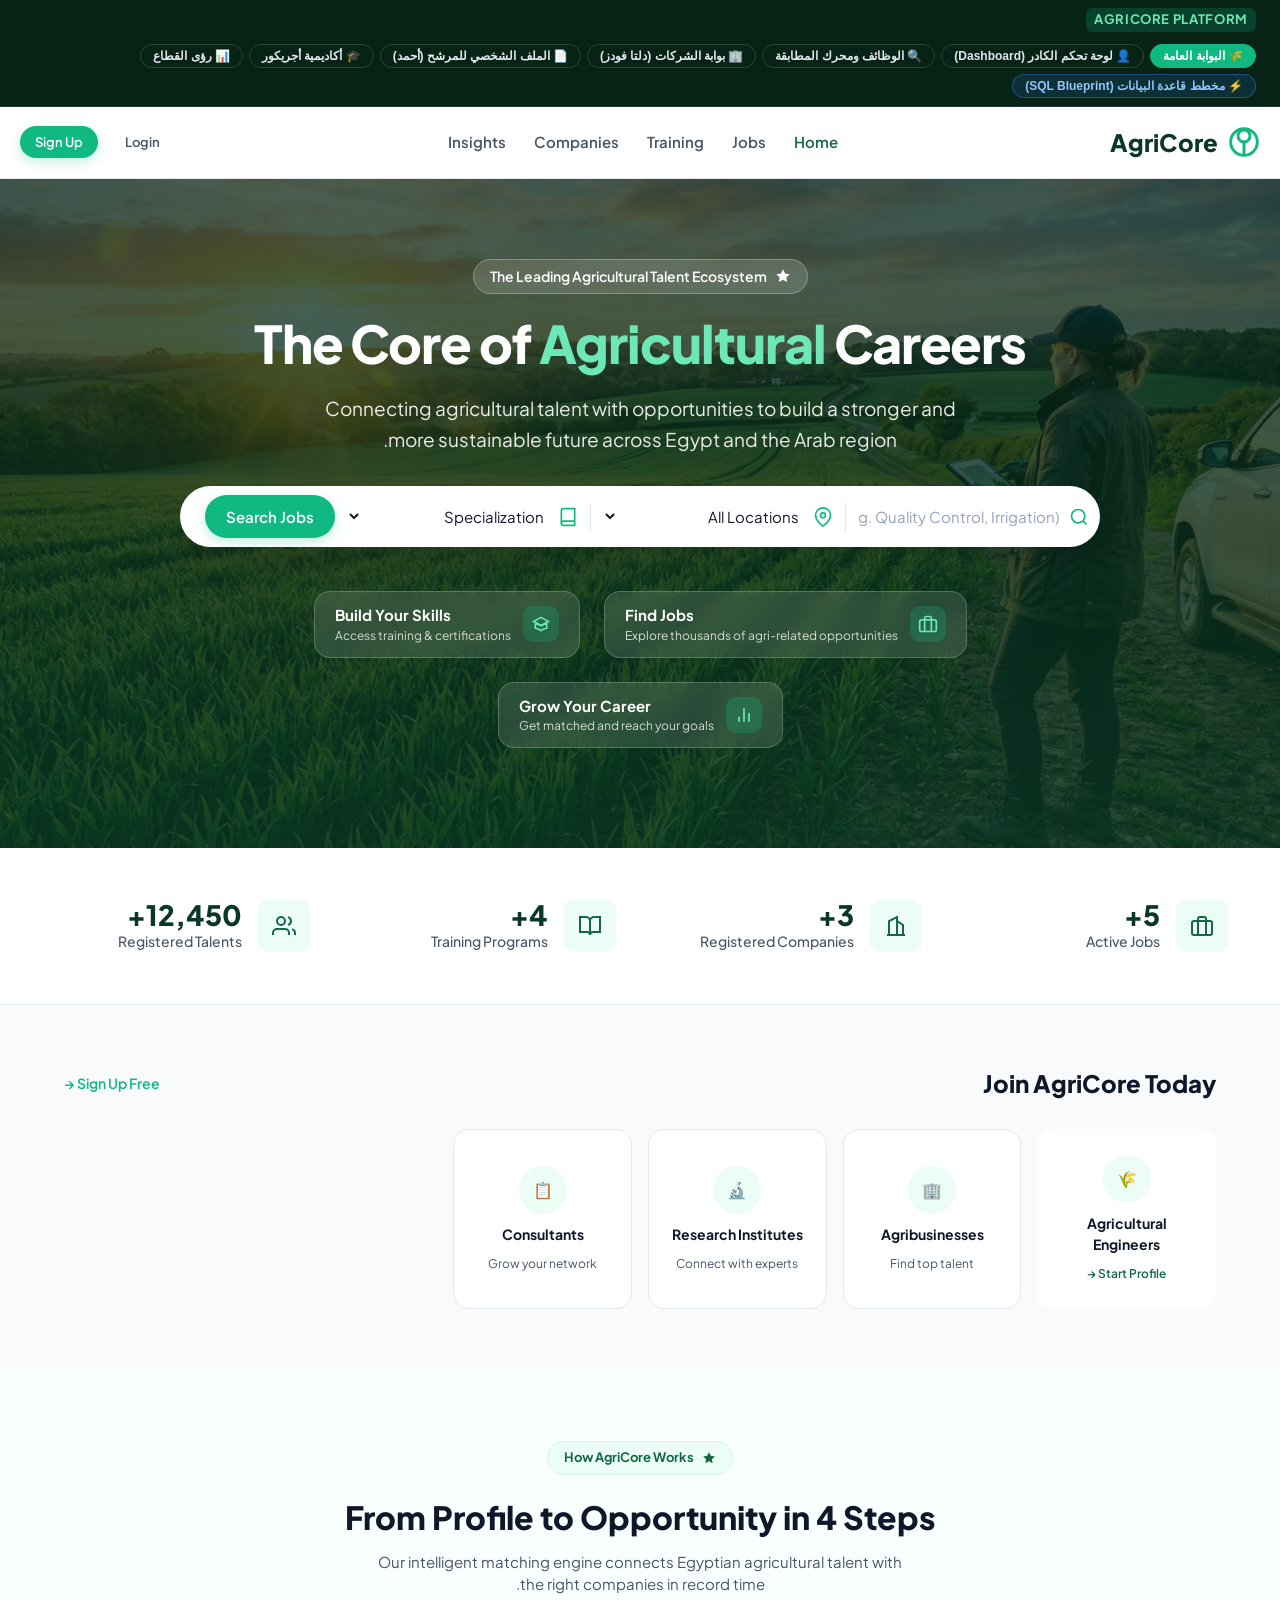
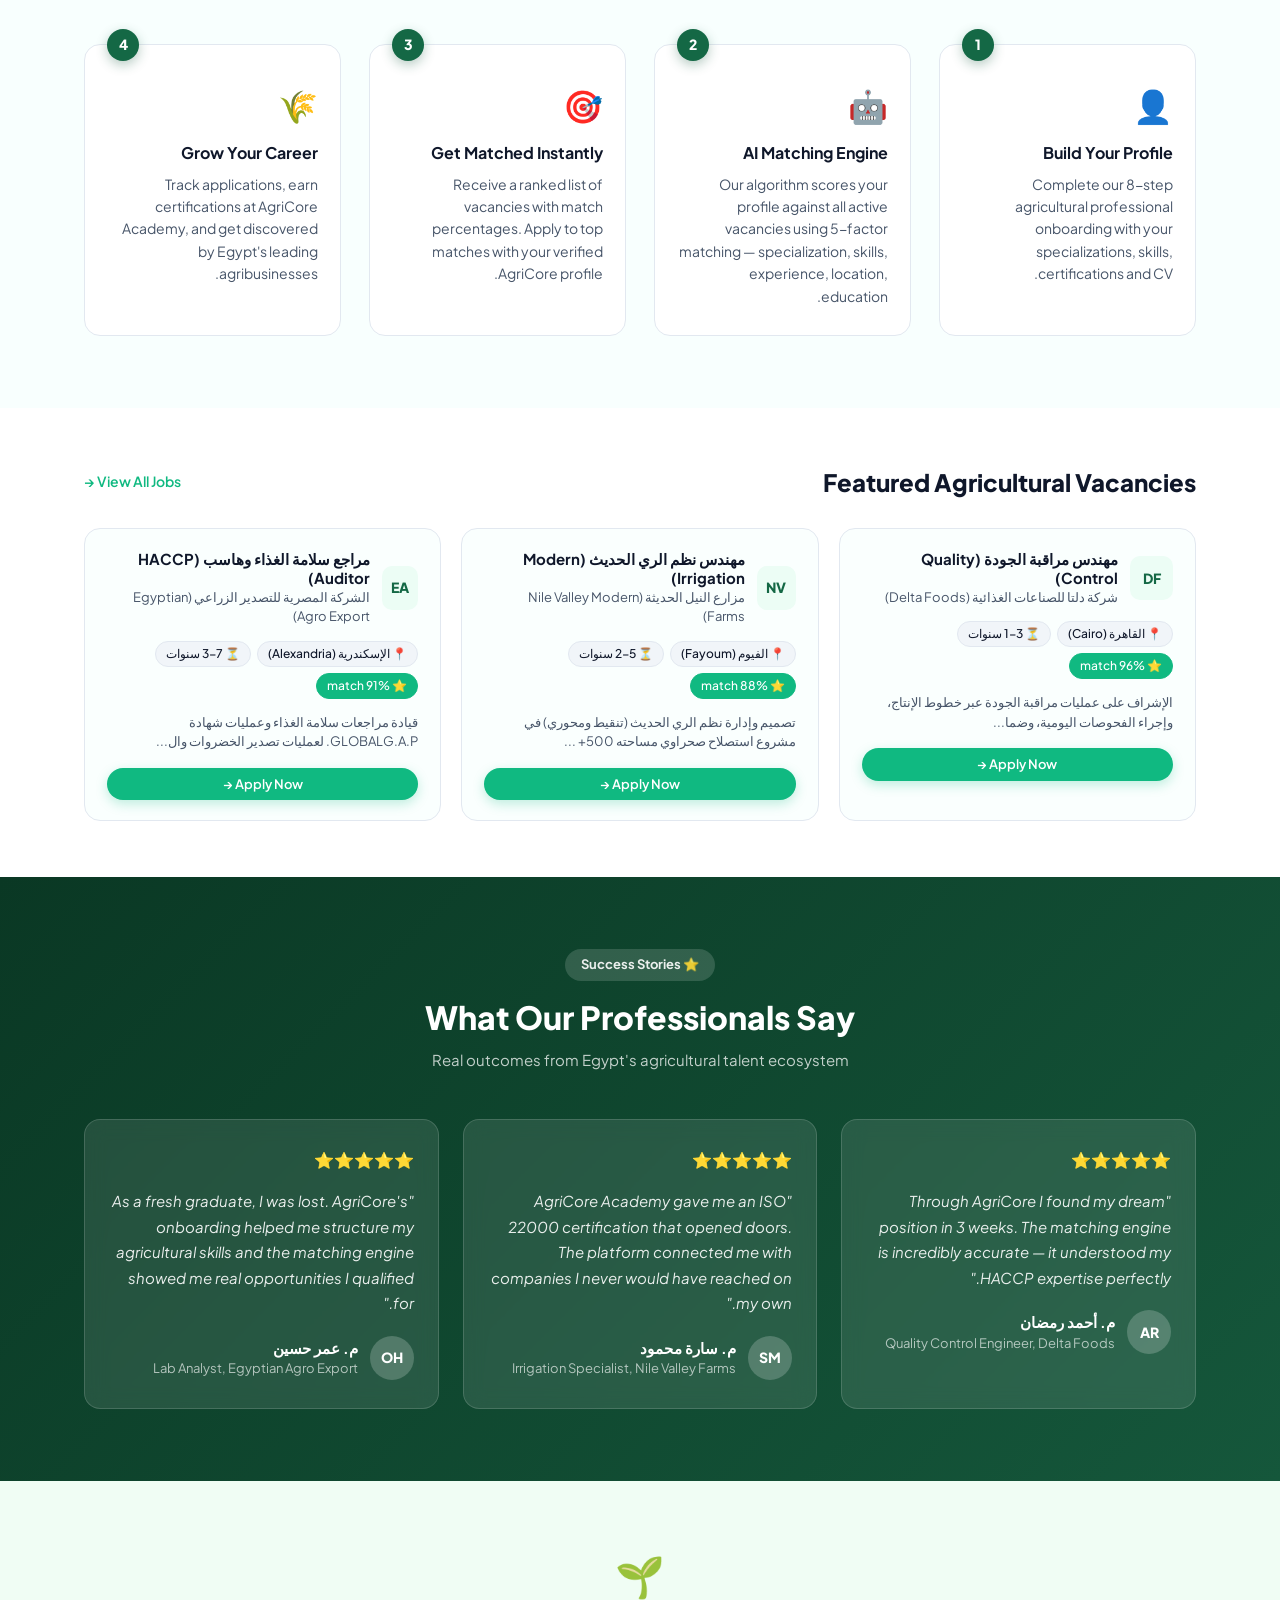
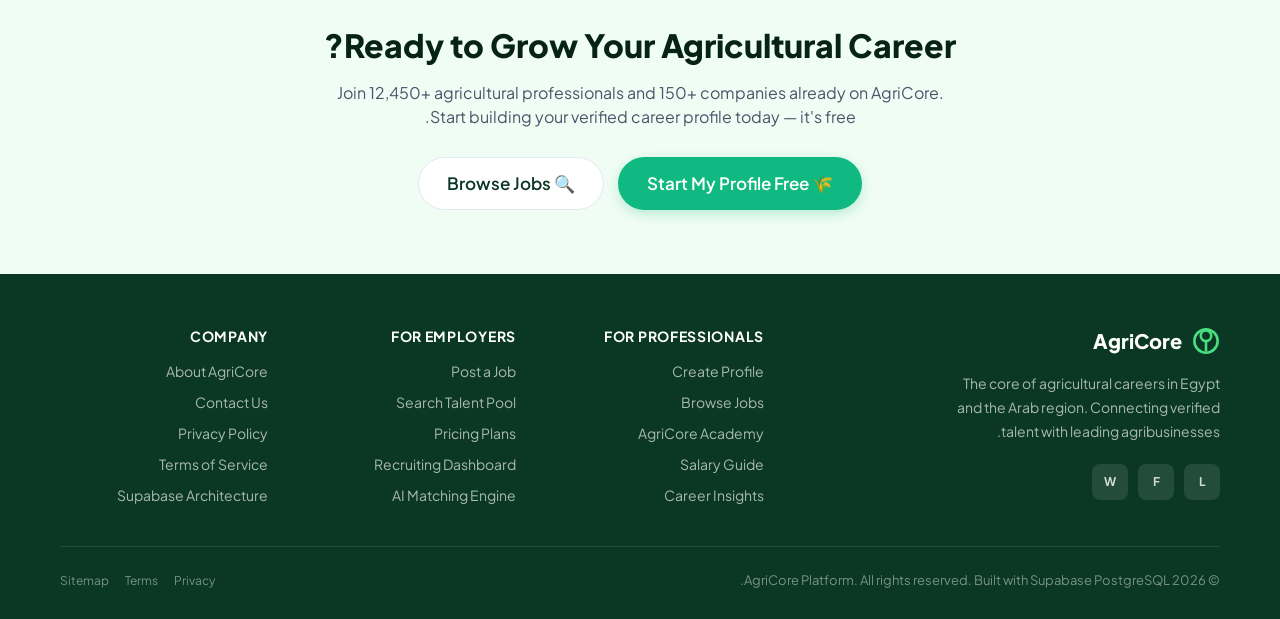
==== index.html @ bddc7b7b "fix: include Arabic localization for index.html and data.js" ====
<!DOCTYPE html>
<html lang="ar" dir="rtl">

<head>
  <meta charset="UTF-8">
  <meta name="viewport" content="width=device-width, initial-scale=1.0">
  <title>AgriCore - المنصة المركزية للوظائف الزراعية في مصر والعالم العربي</title>
  <meta name="description"
    content="ربط المهندسين الزراعيين، الاستشاريين، الباحثين، مسؤولي سلامة الغذاء، والشركات الزراعية في مصر والوطن العربي بأحدث محركات المطابقة.">

  <!-- Modern Typography -->
  <link rel="preconnect" href="https://fonts.googleapis.com">
  <link rel="preconnect" href="https://fonts.gstatic.com" crossorigin>
  <link
    href="https://fonts.googleapis.com/css2?family=Cairo:wght@400;500;600;700;800&family=Plus+Jakarta+Sans:wght@400;500;600;700;800&family=Inter:wght@400;500;600;700&display=swap"
    rel="stylesheet">

  <!-- CSS Stylesheets -->
  <link rel="stylesheet" href="css/variables.css">
  <link rel="stylesheet" href="css/components.css">
  <link rel="stylesheet" href="css/main.css">
  <link rel="stylesheet" href="css/onboarding.css">
</head>

<body>

  <!-- =========================================================================
       Top Master Controller Bar (Role & View Switcher)
       Allows immediate inspection of all platform roles, dashboards & database specs
       ========================================================================= -->
  <nav class="role-bar" aria-label="Role Switcher">
    <div class="role-bar-left">
      <span class="role-badge-tag">AgriCore Platform</span>
    </div>
    <div class="role-bar-nav">
      <button class="role-btn active" data-view="landing">🌾 البوابة العامة</button>
      <button class="role-btn" data-view="seeker_dashboard">👤 لوحة تحكم الكادر (Dashboard)</button>
      <button class="role-btn" data-view="jobs_search">🔍 الوظائف ومحرك المطابقة</button>
      <button class="role-btn" data-view="company_dashboard">🏢 بوابة الشركات (دلتا فودز)</button>
      <button class="role-btn" data-view="candidate_profile">📄 الملف الشخصي للمرشح (أحمد)</button>
      <button class="role-btn" data-view="academy">🎓 أكاديمية أجريكور</button>
      <button class="role-btn" data-view="insights">📊 رؤى القطاع</button>
      <button class="role-btn role-sql-btn" id="openSqlModalBtn">⚡ مخطط قاعدة البيانات (SQL Blueprint)</button>
    </div>
  </nav>

  <!-- =========================================================================
       Dynamic Application Mount Root
       ========================================================================= -->
  <div id="appRoot">
    <!-- Rendered dynamically by js/app.js -->
  </div>

  <!-- =========================================================================
       Modal 1: Job Application Modal
       ========================================================================= -->
  <div class="modal-overlay" id="applyModal" role="dialog" aria-modal="true" aria-labelledby="applyModalTitle">
    <div class="modal-dialog">
      <div class="modal-header">
        <div>
          <h3 id="applyModalTitle" style="font-size:1.125rem; font-weight:800;">تقديم الطلب (Apply)</h3>
          <p id="applyJobCompany" style="font-size:0.8125rem; color:var(--color-text-muted);">تفاصيل الشركة</p>
        </div>
        <button class="btn btn-ghost btn-sm" onclick="window.agriApp.closeAllModals()">&times;</button>
      </div>
      <div class="modal-body">
        <h4 id="applyJobTitle"
          style="font-size:1.0625rem; font-weight:700; color:var(--color-brand-900); margin-bottom:12px;">المسمى الوظيفي
        </h4>

        <div id="applyModalCVDetails"
          style="background:var(--color-brand-50); border:1px solid var(--color-brand-100); border-radius:var(--radius-md); padding:16px; margin-bottom:16px; display:flex; align-items:center; justify-content:space-between;">
          <!-- CV details will be injected here by app.js -->
        </div>

        <div style="margin-bottom:16px;">
          <label style="font-size:0.875rem; font-weight:600; display:block; margin-bottom:6px;">نبذة تعريفية (اختياري)</label>
          <textarea id="applyModalCoverNote" rows="3"
            style="width:100%; border:1px solid var(--color-border); border-radius:var(--radius-md); padding:10px; font-family:var(--font-sans); font-size:0.875rem;"
            placeholder="وضح باختصار لماذا تعتبر خبراتك الزراعية أو الرقابية مناسبة لهذه الوظيفة..."></textarea>
        </div>

        <div style="font-size:0.75rem; color:var(--color-text-muted); line-height:1.5;">
          🔒 <strong>ملاحظة الخصوصية:</strong> ينشئ تقديمك نسخة خاصة من بياناتك محمية عبر (Row Level Security). يمكن لصاحب العمل فقط عرض بياناتك وسيرتك الذاتية (CV) لهذه الوظيفة المحددة.
        </div>
      </div>
      <div class="modal-footer">
        <button class="btn btn-secondary btn-sm" onclick="window.agriApp.closeAllModals()">إلغاء</button>
        <button class="btn btn-primary btn-sm" onclick="window.agriApp.submitApplication()">تأكيد التقديم (Apply)</button>
      </div>
    </div>
  </div>

  <!-- =========================================================================
       Modal 2: Post Vacancy Modal (Employer Portal)
       ========================================================================= -->
  <div class="modal-overlay" id="postJobModal" role="dialog" aria-modal="true">
    <div class="modal-dialog">
      <div class="modal-header">
        <h3 style="font-size:1.125rem; font-weight:800;">نشر وظيفة زراعية جديدة (Post Job)</h3>
        <button class="btn btn-ghost btn-sm" onclick="window.agriApp.closeAllModals()">&times;</button>
      </div>
      <div class="modal-body">
        <div style="display:flex; flex-direction:column; gap:16px;">
          <div>
            <label style="font-size:0.8125rem; font-weight:700; display:block; margin-bottom:4px;">المسمى الوظيفي *</label>
            <input type="text" id="newJobTitle" aria-describedby="titleError"
              style="width:100%; padding:10px; border:1px solid var(--color-border); border-radius:var(--radius-md);"
              placeholder="مثال: مهندس ري حديث">
            <span id="titleError" style="color:#dc2626; font-size:0.75rem; display:none; margin-top:4px;"></span>
          </div>
          <div style="display:grid; grid-template-columns: 1fr 1fr; gap:12px;">
            <div>
              <label style="font-size:0.8125rem; font-weight:700; display:block; margin-bottom:4px;">الموقع *</label>
              <select id="newJobLocation" aria-describedby="locationError"
                style="width:100%; padding:10px; border:1px solid var(--color-border); border-radius:var(--radius-md);">
                <option value="">اختر الموقع</option>
                <option value="Cairo">القاهرة</option>
                <option value="Giza">الجيزة</option>
                <option value="Fayoum">الفيوم</option>
                <option value="Alexandria">الإسكندرية</option>
                <option value="Beheira">البحيرة</option>
                <option value="Minya">المنيا</option>
              </select>
              <span id="locationError" style="color:#dc2626; font-size:0.75rem; display:none; margin-top:4px;"></span>
            </div>
            <div>
              <label style="font-size:0.8125rem; font-weight:700; display:block; margin-bottom:4px;">نوع التوظيف *</label>
              <select id="newJobType" aria-describedby="typeError"
                style="width:100%; padding:10px; border:1px solid var(--color-border); border-radius:var(--radius-md);">
                <option value="">اختر النوع</option>
                <option value="Full Time">دوام كامل (Full Time)</option>
                <option value="Part Time">دوام جزئي (Part Time)</option>
                <option value="Seasonal">موسمي (Seasonal)</option>
                <option value="Internship">تدريب (Internship)</option>
                <option value="Freelance">عمل حر (Freelance)</option>
              </select>
              <span id="typeError" style="color:#dc2626; font-size:0.75rem; display:none; margin-top:4px;"></span>
            </div>
          </div>
          <div style="display:grid; grid-template-columns: 1fr 1fr; gap:12px;">
            <div>
              <label style="font-size:0.8125rem; font-weight:700; display:block; margin-bottom:4px;">الحد الأدنى للخبرة (سنوات) *</label>
              <input type="number" id="newJobMinExp" min="0" aria-describedby="minExpError"
                style="width:100%; padding:10px; border:1px solid var(--color-border); border-radius:var(--radius-md);">
              <span id="minExpError" style="color:#dc2626; font-size:0.75rem; display:none; margin-top:4px;"></span>
            </div>
            <div>
              <label style="font-size:0.8125rem; font-weight:700; display:block; margin-bottom:4px;">الحد الأقصى للخبرة (سنوات) *</label>
              <input type="number" id="newJobMaxExp" min="0" aria-describedby="maxExpError"
                style="width:100%; padding:10px; border:1px solid var(--color-border); border-radius:var(--radius-md);">
              <span id="maxExpError" style="color:#dc2626; font-size:0.75rem; display:none; margin-top:4px;"></span>
            </div>
          </div>
          <div>
            <label style="font-size:0.8125rem; font-weight:700; display:block; margin-bottom:4px;">التخصص الأساسي *</label>
            <select id="newJobSpec" aria-describedby="specError"
              style="width:100%; padding:10px; border:1px solid var(--color-border); border-radius:var(--radius-md);">
              <option value="">اختر التخصص</option>
              <option value="Quality Control">مراقبة الجودة</option>
              <option value="Food Safety & HACCP">سلامة الغذاء والهاسب</option>
              <option value="Crop Production">الإنتاج النباتي</option>
              <option value="Modern Irrigation">الري الحديث</option>
              <option value="Horticulture">البساتين</option>
              <option value="Greenhouse Production">زراعة الصوب</option>
              <option value="Precision Agriculture">الزراعة الدقيقة</option>
              <option value="Poultry Production">الإنتاج الداجني</option>
              <option value="Animal Nutrition">تغذية الحيوان</option>
              <option value="Farm Management">إدارة المزارع</option>
              <option value="Agricultural Export">التصدير الزراعي</option>
              <option value="Microbiology">الميكروبيولوجي</option>
            </select>
            <span id="specError" style="color:#dc2626; font-size:0.75rem; display:none; margin-top:4px;"></span>
          </div>
          <div style="display:grid; grid-template-columns: 1fr 1fr; gap:12px;">
            <div>
              <label style="font-size:0.8125rem; font-weight:700; display:block; margin-bottom:4px;">المهارات المطلوبة *</label>
              <input type="text" id="newJobSkills" placeholder="مثال: GAP, HACCP, مراجعة" aria-describedby="skillsError"
                style="width:100%; padding:10px; border:1px solid var(--color-border); border-radius:var(--radius-md);">
              <span id="skillsError" style="color:#dc2626; font-size:0.75rem; display:none; margin-top:4px;"></span>
            </div>
            <div>
              <label style="font-size:0.8125rem; font-weight:700; display:block; margin-bottom:4px;">المستوى التعليمي *</label>
              <select id="newJobEdu" aria-describedby="eduError"
                style="width:100%; padding:10px; border:1px solid var(--color-border); border-radius:var(--radius-md);">
                <option value="Bachelor's Degree">درجة البكالوريوس</option>
                <option value="Master's Degree">درجة الماجستير</option>
                <option value="PhD">دكتوراه</option>
                <option value="Diploma">دبلوم</option>
              </select>
              <span id="eduError" style="color:#dc2626; font-size:0.75rem; display:none; margin-top:4px;"></span>
            </div>
          </div>
          <div style="display:grid; grid-template-columns: 1fr 1fr; gap:12px;">
            <div>
              <label style="font-size:0.8125rem; font-weight:700; display:block; margin-bottom:4px;">نطاق الراتب (اختياري)</label>
              <input type="text" id="newJobSalary" placeholder="مثال: 5000 - 8000 EGP"
                style="width:100%; padding:10px; border:1px solid var(--color-border); border-radius:var(--radius-md);">
            </div>
            <div>
              <label style="font-size:0.8125rem; font-weight:700; display:block; margin-bottom:4px;">آخر موعد للتقديم (اختياري)</label>
              <input type="date" id="newJobDeadline"
                style="width:100%; padding:10px; border:1px solid var(--color-border); border-radius:var(--radius-md);">
            </div>
          </div>
          <div>
            <label style="font-size:0.8125rem; font-weight:700; display:block; margin-bottom:4px;">الوصف الوظيفي *</label>
            <textarea id="newJobDescription" rows="4" aria-describedby="descError"
              style="width:100%; padding:10px; border:1px solid var(--color-border); border-radius:var(--radius-md); font-family:var(--font-sans); font-size:0.875rem; resize:vertical;"
              placeholder="صف الدور الوظيفي والمسؤوليات والمتطلبات..."></textarea>
            <span id="descError" style="color:#dc2626; font-size:0.75rem; display:none; margin-top:4px;"></span>
          </div>
          <div id="postJobGlobalError"
            style="display:none; background:#fef2f2; color:#991b1b; border:1px solid #f87171; padding:10px 14px; border-radius:var(--radius-md); font-size:0.875rem; font-weight:600;">
          </div>
        </div>
      </div>
      <div class="modal-footer">
        <button class="btn btn-secondary btn-sm" onclick="window.agriApp.closeAllModals()">إلغاء</button>
        <button id="postJobSubmitBtn" class="btn btn-primary btn-sm" onclick="window.agriApp.submitNewJob()">نشر الوظيفة (Publish)</button>
      </div>
    </div>
  </div>

  <!-- =========================================================================
       Modal 3: Supabase SQL Architecture & Schema Inspector
       ========================================================================= -->
  <div class="modal-overlay" id="sqlViewerModal" role="dialog" aria-modal="true">
    <div class="modal-dialog" style="max-width:880px;">
      <div class="modal-header">
        <div>
          <h3 style="font-size:1.25rem; font-weight:800; color:var(--color-brand-900);">مخطط قاعدة بيانات AgriCore (Supabase)</h3>
          <p style="font-size:0.8125rem; color:var(--color-text-muted);">8 عمليات ترحيل (Migrations) مع RLS ومحرك المطابقة</p>
        </div>
        <button class="btn btn-ghost btn-sm" onclick="window.agriApp.closeAllModals()">&times;</button>
      </div>
      <div class="modal-body" style="padding: 20px 24px;">
        <div style="display:grid; grid-template-columns: 240px 1fr; gap:20px;">
          <!-- SQL Files List -->
          <div
            style="display:flex; flex-direction:column; gap:6px; border-inline-end:1px solid var(--color-border); padding-inline-end:12px;">
            <button class="btn btn-secondary btn-sm active" style="justify-content:flex-start;"
              onclick="showSqlFile('01')">01_extensions.sql</button>
            <button class="btn btn-secondary btn-sm" style="justify-content:flex-start;"
              onclick="showSqlFile('02')">02_enums.sql</button>
            <button class="btn btn-secondary btn-sm" style="justify-content:flex-start;"
              onclick="showSqlFile('03')">03_tables.sql</button>
            <button class="btn btn-secondary btn-sm" style="justify-content:flex-start;"
              onclick="showSqlFile('04')">04_indexes.sql</button>
            <button class="btn btn-secondary btn-sm" style="justify-content:flex-start;"
              onclick="showSqlFile('05')">05_functions_triggers.sql</button>
            <button class="btn btn-secondary btn-sm" style="justify-content:flex-start;"
              onclick="showSqlFile('06')">06_rls_policies.sql</button>
            <button class="btn btn-secondary btn-sm" style="justify-content:flex-start;"
              onclick="showSqlFile('07')">07_storage.sql</button>
            <button class="btn btn-secondary btn-sm" style="justify-content:flex-start;"
              onclick="showSqlFile('08')">08_seed_data.sql</button>
          </div>

          <!-- Code Snippet Display -->
          <div>
            <div style="display:flex; justify-content:space-between; align-items:center; margin-bottom:8px;">
              <strong id="sqlFileTitle" style="font-size:0.875rem; color:var(--color-brand-700); direction:ltr; text-align:left;">01_extensions.sql -
                PostgreSQL Extensions</strong>
              <button class="btn btn-ghost btn-sm" style="font-size:0.75rem;" onclick="copySqlCode()">نسخ الكود</button>
            </div>
            <pre id="sqlCodeBlock"
              style="background:#092c1d; color:#e2e8f0; padding:16px; border-radius:var(--radius-md); font-family:var(--font-mono); font-size:0.75rem; max-height:360px; overflow-y:auto; line-height:1.5; direction:ltr; text-align:left;"></pre>
          </div>
        </div>
      </div>
      <div class="modal-footer">
        <button class="btn btn-primary btn-sm" onclick="window.agriApp.closeAllModals()">إغلاق</button>
      </div>
    </div>
  </div>
  <!-- =========================================================================
       Modal 4: Real Supabase Authentication Modal (Login & Sign Up)
       ========================================================================= -->
  <div class="modal-overlay" id="authModal" role="dialog" aria-modal="true">
    <div class="modal-dialog" style="max-width:540px;">
      <div class="modal-header">
        <div>
          <h3 id="authModalTitle" style="font-size:1.25rem; font-weight:800; color:var(--color-brand-900);">تسجيل الدخول
            إلى AgriCore</h3>
          <p style="font-size:0.8125rem; color:var(--color-text-muted);">بوابة الكوادر والشركات الزراعية في مصر والعالم
            العربي</p>
        </div>
        <button class="btn btn-ghost btn-sm" onclick="window.agriApp.closeAllModals()">&times;</button>
      </div>
      <div class="modal-body" style="padding: 24px;">
        <!-- Auth Tabs -->
        <div class="nav-tabs" style="margin-bottom:20px;">
          <button class="tab-btn active" id="tabLoginBtn" onclick="window.agriApp.switchAuthTab('login')">تسجيل
            الدخول</button>
          <button class="tab-btn" id="tabSignUpBtn" onclick="window.agriApp.switchAuthTab('signup')">إنشاء حساب
            جديد</button>
        </div>

        <!-- Feedback Alert Box -->
        <div id="authAlert"
          style="display:none; padding:10px 14px; border-radius:var(--radius-md); font-size:0.875rem; margin-bottom:16px;">
        </div>

        <!-- Form: Login -->
        <form id="loginForm" novalidate onsubmit="event.preventDefault(); window.agriApp?.handleLogin();">
          <div style="display:flex; flex-direction:column; gap:14px;">
            <div>
              <label style="font-size:0.8125rem; font-weight:700; display:block; margin-bottom:4px;">البريد الإلكتروني
                (Email)</label>
              <input type="email" id="loginEmail" required
                style="width:100%; padding:10px; border:1px solid var(--color-border); border-radius:var(--radius-md);"
                placeholder="name@company.com">
            </div>
            <div>
              <label style="font-size:0.8125rem; font-weight:700; display:block; margin-bottom:4px;">كلمة المرور
                (Password)</label>
              <input type="password" id="loginPassword" required
                style="width:100%; padding:10px; border:1px solid var(--color-border); border-radius:var(--radius-md);"
                placeholder="••••••••">
            </div>
            <button type="submit" id="loginSubmitBtn" class="btn btn-primary" style="width:100%; margin-top:8px;">دخول
              إلى المنصة</button>
          </div>
        </form>

        <!-- Form: Sign Up -->
        <form id="signUpForm" style="display:none;" novalidate onsubmit="event.preventDefault(); window.agriApp?.handleSignUp();">
          <div style="display:flex; flex-direction:column; gap:14px;">
            <!-- Account Type Selector -->
            <div>
              <label style="font-size:0.8125rem; font-weight:700; display:block; margin-bottom:6px;">نوع الحساب (Account Type)</label>
              <div style="display:grid; grid-template-columns: 1fr 1fr; gap:10px;">
                <button type="button" class="btn btn-sm btn-primary" id="roleSeekerBtn"
                  onclick="window.agriApp.selectSignupRole('professional')">
                  🌾 كادر / مهندس زراعي
                </button>
                <button type="button" class="btn btn-sm btn-secondary" id="roleCompanyBtn"
                  onclick="window.agriApp.selectSignupRole('company')">
                  🏢 شركة / منشأة زراعية
                </button>
              </div>
            </div>

            <div>
              <label for="regFullName" style="font-size:0.8125rem; font-weight:700; display:block; margin-bottom:4px;">الاسم بالكامل (Full Name) <span style="color:#ef4444;">*</span></label>
              <input type="text" id="regFullName" name="fullName" autocomplete="name" required
                style="width:100%; padding:10px; border:1px solid var(--color-border); border-radius:var(--radius-md);"
                placeholder="مثال: م. أحمد محمد">
            </div>

            <div id="companyExtraFields" style="display:none;">
              <label for="regCompanyName" style="font-size:0.8125rem; font-weight:700; display:block; margin-bottom:4px;">اسم الشركة والقطاع</label>
              <input type="text" id="regCompanyName" name="companyName" autocomplete="organization"
                style="width:100%; padding:10px; border:1px solid var(--color-border); border-radius:var(--radius-md); margin-bottom:8px;"
                placeholder="اسم المنشأة / الشركة">
              <select id="regBusinessSector" name="businessSector"
                style="width:100%; padding:10px; border:1px solid var(--color-border); border-radius:var(--radius-md);">
                <option value="Food Industry">التصنيع الغذائي وتكنولوجيا الأغذية</option>
                <option value="Farms & Production">المزارع والإنتاج النباتي والحيواني</option>
                <option value="Agri Export">التصدير والحاصلات الزراعية</option>
                <option value="Irrigation & Tech">شبكات الري والزراعة الذكية</option>
                <option value="Laboratories">المعامل والتحاليل الميكروبيولوجية</option>
              </select>
            </div>

            <div id="seekerExtraFields">
              <label for="regTitle" style="font-size:0.8125rem; font-weight:700; display:block; margin-bottom:4px;">المسمى المهني والتخصص</label>
              <input type="text" id="regTitle" name="title"
                style="width:100%; padding:10px; border:1px solid var(--color-border); border-radius:var(--radius-md);"
                placeholder="مثال: مهندس مراقبة جودة وسلامة غذاء">
            </div>

            <div style="display:grid; grid-template-columns: 1fr 1fr; gap:10px;">
              <div>
                <label for="regGovernorate" style="font-size:0.8125rem; font-weight:700; display:block; margin-bottom:4px;">المحافظة</label>
                <select id="regGovernorate" name="governorate"
                  style="width:100%; padding:10px; border:1px solid var(--color-border); border-radius:var(--radius-md);">
                  <option value="Cairo">القاهرة (Cairo)</option>
                  <option value="Giza">الجيزة (Giza)</option>
                  <option value="Alexandria">الإسكندرية (Alexandria)</option>
                  <option value="Fayoum">الفيوم (Fayoum)</option>
                  <option value="Beheira">البحيرة (Beheira)</option>
                  <option value="Dakahlia">الدقهلية (Dakahlia)</option>
                  <option value="Sharqia">الشرقية (Sharqia)</option>
                  <option value="Minya">المنيا (Minya)</option>
                </select>
              </div>
              <div>
                <label for="regPhone" style="font-size:0.8125rem; font-weight:700; display:block; margin-bottom:4px;">رقم الهاتف / واتساب</label>
                <input type="tel" id="regPhone" name="phone" autocomplete="tel"
                  style="width:100%; padding:10px; border:1px solid var(--color-border); border-radius:var(--radius-md);"
                  placeholder="010XXXXXXXX">
              </div>
            </div>

            <div>
              <label for="regEmail" style="font-size:0.8125rem; font-weight:700; display:block; margin-bottom:4px;">البريد الإلكتروني (Email) <span style="color:#ef4444;">*</span></label>
              <input type="email" id="regEmail" name="email" autocomplete="email" required
                style="width:100%; padding:10px; border:1px solid var(--color-border); border-radius:var(--radius-md);"
                placeholder="user@gmail.com">
            </div>

            <div>
              <label for="regPassword" style="font-size:0.8125rem; font-weight:700; display:block; margin-bottom:4px;">كلمة المرور (Password - 6 خانات كحد أدنى) <span style="color:#ef4444;">*</span></label>
              <input type="password" id="regPassword" name="password" autocomplete="new-password" required minlength="6"
                style="width:100%; padding:10px; border:1px solid var(--color-border); border-radius:var(--radius-md);"
                placeholder="••••••••">
            </div>

            <button type="submit" id="signUpSubmitBtn" class="btn btn-primary" style="width:100%; margin-top:8px;">
              <span id="signUpSubmitBtnText">تأكيد وإنشاء الحساب (Sign Up)</span>
            </button>
          </div>
        </form>

        <!-- Dedicated Post-Signup Email Verification Notice Screen -->
        <div id="emailVerifyNotice" style="display:none; text-align:center; padding: 12px 6px;"></div>
      </div>
    </div>
  </div>

  <script type="module" src="js/app.js"></script>

  <!-- Inline Helper for SQL Modal Tabs -->
  <script>
    const sqlFileSnippets = {
      '01': `-- 01_extensions.sql: Enables essential extensions\nCREATE EXTENSION IF NOT EXISTS "uuid-ossp" WITH SCHEMA extensions;\nCREATE EXTENSION IF NOT EXISTS "pg_trgm" WITH SCHEMA extensions;\nCREATE EXTENSION IF NOT EXISTS "unaccent" WITH SCHEMA extensions;\nCREATE EXTENSION IF NOT EXISTS "pgcrypto" WITH SCHEMA extensions;`,
      '02': `-- 02_enums.sql: Platform Enumerations\nCREATE TYPE public.user_type_enum AS ENUM ('professional', 'company', 'admin');\nCREATE TYPE public.education_level_enum AS ENUM ('diploma', 'bachelor', 'master', 'phd', 'other');\nCREATE TYPE public.visibility_enum AS ENUM ('public', 'anonymous', 'private');\nCREATE TYPE public.application_status_enum AS ENUM ('applied', 'under_review', 'contacted', 'accepted', 'rejected', 'position_closed');`,
      '03': `-- 03_tables.sql: 15+ Core Schema Entities\nCREATE TABLE public.profiles (id UUID PRIMARY KEY REFERENCES auth.users(id) ON DELETE CASCADE, ...);\nCREATE TABLE public.professional_profiles (id UUID PRIMARY KEY REFERENCES public.profiles(id), agricore_id TEXT UNIQUE, ...);\nCREATE TABLE public.company_profiles (id UUID PRIMARY KEY, company_name TEXT, ...);\nCREATE TABLE public.jobs (id UUID PRIMARY KEY, company_id UUID REFERENCES public.company_profiles(id), ...);\nCREATE TABLE public.applications (id UUID PRIMARY KEY, job_id UUID REFERENCES public.jobs(id), ...);`,
      '04': `-- 04_indexes.sql: B-Tree and GIN Trigram Search Indexes\nCREATE INDEX idx_jobs_status ON public.jobs(status);\nCREATE INDEX idx_professional_title_trgm ON public.professional_profiles USING gin (professional_title extensions.gin_trgm_ops);\nCREATE INDEX idx_skills_name_en_trgm ON public.skills USING gin (name_en extensions.gin_trgm_ops);`,
      '05': `-- 05_functions_triggers.sql: Multi-Criteria Candidate Matching Engine\nCREATE OR REPLACE FUNCTION public.calculate_candidate_match_score(p_job_id UUID, p_professional_id UUID) RETURNS INT AS $$\n-- Specialization Match: 30%\n-- Skills Match: 25%\n-- Experience Match: 20%\n-- Location Match: 15%\n-- Education Match: 10%\n$$ LANGUAGE plpgsql STABLE;`,
      '06': `-- 06_rls_policies.sql: Row Level Security Matrix\nALTER TABLE public.profiles ENABLE ROW LEVEL SECURITY;\nALTER TABLE public.professional_profiles ENABLE ROW LEVEL SECURITY;\nALTER TABLE public.applications ENABLE ROW LEVEL SECURITY;\nCREATE POLICY "profiles_select_policy" ON public.profiles FOR SELECT TO authenticated, anon USING (true);`,
      '07': `-- 07_storage.sql: Storage Buckets & Policies\nINSERT INTO storage.buckets (id, name, public) VALUES ('avatars', 'avatars', true), ('company-logos', 'company-logos', true), ('resumes', 'resumes', false);\n-- Authenticated users upload only to their own folders`,
      '08': `-- 08_seed_data.sql: 55+ Specializations & 45+ Skills\nINSERT INTO public.specializations (name_en, name_ar, category_group) VALUES ('Quality Control', 'مراقبة الجودة (QC)', 'Food Science & Quality'), ...;\nINSERT INTO public.training_categories (name_en, name_ar, code) VALUES ('HACCP', 'نظام تحليل المخاطر ونقاط التحكم الحرجة', 'HACCP'), ('ISO 22000', 'نظام إدارة سلامة الغذاء', 'ISO-22000'), ...;`
    };

    window.showSqlFile = function (num) {
      document.getElementById('sqlCodeBlock').innerText = sqlFileSnippets[num] || '-- File content';
      document.getElementById('sqlFileTitle').innerText = `0${num} file migration preview`;
    };

    window.copySqlCode = function () {
      const code = document.getElementById('sqlCodeBlock').innerText;
      navigator.clipboard.writeText(code).then(() => alert('SQL copied to clipboard!'));
    };

    // Initialize snippet display
    window.showSqlFile('01');
  </script>
</body>

</html>
---- css/variables.css ----
/* =============================================================================
   AgriCore Design System: CSS Custom Properties & Design Tokens
   Palette: Rich Earth-Tech Green, Vibrant Emerald, Glassmorphism, Modern Clean
   ============================================================================= */

:root {
  /* Brand Green Palette */
  --color-brand-950: #062316;
  --color-brand-900: #0a3824;
  --color-brand-850: #0d442c;
  --color-brand-800: #105236;
  --color-brand-700: #146845;
  --color-brand-600: #10b981; /* Primary Action Emerald */
  --color-brand-500: #34d399; /* Vibrant Accent Mint */
  --color-brand-400: #6ee7b7;
  --color-brand-100: #d1fae5;
  --color-brand-50:  #ecfdf5;

  /* Neutral Surface Palette */
  --color-bg: #f8fafc;
  --color-bg-alt: #f1f5f9;
  --color-card: #ffffff;
  --color-surface-hover: #f8faf9;
  
  /* Sidebar Palette (Dark Forest Theme from Mockup) */
  --color-sidebar-bg: #092c1d;
  --color-sidebar-hover: #10422d;
  --color-sidebar-active: #15573b;
  --color-sidebar-text: #d2e8dd;
  --color-sidebar-muted: #85ad9a;

  /* Text & Content */
  --color-text-main: #0f172a;
  --color-text-muted: #475569;
  --color-text-light: #94a3b8;
  --color-text-inverse: #ffffff;

  /* Borders & Dividers */
  --color-border: #e2e8f0;
  --color-border-light: #f1f5f9;
  --color-border-focus: #10b981;

  /* Status & Alerts */
  --color-success: #10b981;
  --color-warning: #f59e0b;
  --color-danger: #ef4444;
  --color-info: #3b82f6;

  /* Shadows */
  --shadow-sm: 0 1px 2px 0 rgba(0, 0, 0, 0.05);
  --shadow-md: 0 4px 6px -1px rgba(0, 0, 0, 0.07), 0 2px 4px -2px rgba(0, 0, 0, 0.05);
  --shadow-lg: 0 10px 15px -3px rgba(0, 0, 0, 0.08), 0 4px 6px -4px rgba(0, 0, 0, 0.03);
  --shadow-xl: 0 20px 25px -5px rgba(0, 0, 0, 0.1), 0 8px 10px -6px rgba(0, 0, 0, 0.04);
  --shadow-glow: 0 0 20px rgba(16, 185, 129, 0.35);

  /* Typography */
  --font-sans: 'Plus Jakarta Sans', 'Inter', -apple-system, BlinkMacSystemFont, "Segoe UI", Roboto, sans-serif;
  --font-mono: 'JetBrains Mono', 'Fira Code', monospace;

  /* Layout & Spacing */
  --sidebar-width: 256px;
  --header-height: 72px;
  --radius-sm: 6px;
  --radius-md: 10px;
  --radius-lg: 16px;
  --radius-xl: 24px;
  --radius-full: 9999px;

  /* Transitions */
  --transition-fast: 0.15s ease;
  --transition-normal: 0.25s ease;
  --transition-slow: 0.4s cubic-bezier(0.16, 1, 0.3, 1);
}
---- css/components.css ----
/* =============================================================================
   AgriCore Design System: UI Components
   Buttons, Badges, Search Bars, Match Indicators, Progress Rings, Tabs & Cards
   ============================================================================= */

/* -----------------------------------------------------------------------------
   1. Buttons & Action Elements
   ----------------------------------------------------------------------------- */
.btn {
  display: inline-flex;
  align-items: center;
  justify-content: center;
  gap: 8px;
  font-family: var(--font-sans);
  font-size: 0.9375rem;
  font-weight: 600;
  line-height: 1.4;
  padding: 10px 20px;
  border-radius: var(--radius-full);
  border: 1px solid transparent;
  cursor: pointer;
  transition: all var(--transition-normal);
  text-decoration: none;
  white-space: nowrap;
}

.btn:focus-visible {
  outline: 2px solid var(--color-brand-600);
  outline-offset: 2px;
}

.btn-primary {
  background-color: var(--color-brand-600);
  color: #ffffff;
  box-shadow: 0 4px 12px rgba(16, 185, 129, 0.25);
}

.btn-primary:hover {
  background-color: #0d9668;
  transform: translateY(-1px);
  box-shadow: 0 6px 16px rgba(16, 185, 129, 0.35);
}

.btn-primary:active {
  transform: translateY(0);
}

.btn-dark {
  background-color: var(--color-brand-900);
  color: #ffffff;
}

.btn-dark:hover {
  background-color: var(--color-brand-850);
}

.btn-secondary {
  background-color: var(--color-card);
  color: var(--color-brand-900);
  border-color: var(--color-border);
}

.btn-secondary:hover {
  background-color: var(--color-bg);
  border-color: var(--color-brand-600);
  color: var(--color-brand-700);
}

.btn-ghost {
  background-color: transparent;
  color: var(--color-text-muted);
}

.btn-ghost:hover {
  background-color: rgba(0, 0, 0, 0.05);
  color: var(--color-text-main);
}

.btn-sm {
  padding: 6px 14px;
  font-size: 0.8125rem;
  border-radius: var(--radius-full);
}

.btn-lg {
  padding: 14px 28px;
  font-size: 1.0625rem;
}

/* -----------------------------------------------------------------------------
   2. Match Score Badges & Pills (e.g. 95% Match)
   ----------------------------------------------------------------------------- */
.match-badge {
  display: inline-flex;
  align-items: center;
  gap: 6px;
  padding: 4px 12px;
  border-radius: var(--radius-full);
  font-size: 0.8125rem;
  font-weight: 700;
  background-color: var(--color-brand-50);
  color: var(--color-brand-700);
  border: 1px solid var(--color-brand-100);
}

.match-badge.high {
  background-color: #ecfdf5;
  color: #065f46;
  border-color: #a7f3d0;
}

.match-badge.medium {
  background-color: #fffbeb;
  color: #92400e;
  border-color: #fde68a;
}

.match-icon {
  width: 14px;
  height: 14px;
  fill: currentColor;
}

/* -----------------------------------------------------------------------------
   3. Circular Profile Completion Ring (From Seeker Dashboard Mockup)
   ----------------------------------------------------------------------------- */
.completion-widget {
  display: flex;
  align-items: center;
  gap: 20px;
  padding: 20px;
  background: linear-gradient(135deg, #ffffff 0%, #f0fdf4 100%);
  border: 1px solid var(--color-brand-100);
  border-radius: var(--radius-lg);
  box-shadow: var(--shadow-sm);
}

.progress-ring-container {
  position: relative;
  width: 80px;
  height: 80px;
  flex-shrink: 0;
}

.progress-ring {
  transform: rotate(-90deg);
}

.progress-ring__circle-bg {
  stroke: #e2e8f0;
}

.progress-ring__circle {
  stroke: var(--color-brand-600);
  stroke-linecap: round;
  transition: stroke-dashoffset 0.8s ease-in-out;
}

.progress-ring-text {
  position: absolute;
  inset: 0;
  display: flex;
  align-items: center;
  justify-content: center;
  font-size: 1.125rem;
  font-weight: 800;
  color: var(--color-brand-900);
}

/* -----------------------------------------------------------------------------
   4. Floating Omnisearch Bar (From Landing & Jobs Screen)
   ----------------------------------------------------------------------------- */
.omnisearch-bar {
  display: flex;
  align-items: center;
  background-color: #ffffff;
  border-radius: var(--radius-full);
  box-shadow: var(--shadow-xl);
  padding: 8px 10px 8px 24px;
  width: 100%;
  max-width: 920px;
  margin: 0 auto;
  gap: 12px;
  border: 1px solid rgba(255, 255, 255, 0.8);
  backdrop-filter: blur(12px);
}

.search-field {
  display: flex;
  align-items: center;
  gap: 10px;
  flex: 1;
  min-width: 160px;
}

.search-field svg {
  color: var(--color-brand-600);
  flex-shrink: 0;
}

.search-field input,
.search-field select {
  width: 100%;
  border: none;
  background: transparent;
  font-family: var(--font-sans);
  font-size: 0.9375rem;
  color: var(--color-text-main);
  outline: none;
}

.search-field input::placeholder {
  color: var(--color-text-light);
}

.search-divider {
  width: 1px;
  height: 28px;
  background-color: var(--color-border);
  flex-shrink: 0;
}

/* -----------------------------------------------------------------------------
   5. Reusable Cards & Widgets
   ----------------------------------------------------------------------------- */
.card {
  background-color: var(--color-card);
  border: 1px solid var(--color-border);
  border-radius: var(--radius-lg);
  padding: 24px;
  box-shadow: var(--shadow-sm);
  transition: all var(--transition-normal);
}

.card:hover {
  box-shadow: var(--shadow-md);
  border-color: #cbd5e1;
}

.card-clickable {
  cursor: pointer;
}

.card-clickable:hover {
  transform: translateY(-2px);
  border-color: var(--color-brand-400);
}

/* -----------------------------------------------------------------------------
   6. Navigation Tabs
   ----------------------------------------------------------------------------- */
.nav-tabs {
  display: flex;
  align-items: center;
  gap: 8px;
  border-bottom: 1px solid var(--color-border);
  padding-bottom: 2px;
  overflow-x: auto;
}

.tab-btn {
  background: none;
  border: none;
  font-family: var(--font-sans);
  font-size: 0.9375rem;
  font-weight: 600;
  color: var(--color-text-muted);
  padding: 10px 18px;
  border-radius: var(--radius-md) var(--radius-md) 0 0;
  position: relative;
  cursor: pointer;
  transition: all var(--transition-fast);
  white-space: nowrap;
}

.tab-btn:hover {
  color: var(--color-brand-700);
}

.tab-btn.active {
  color: var(--color-brand-700);
}

.tab-btn.active::after {
  content: '';
  position: absolute;
  bottom: -2px;
  left: 0;
  right: 0;
  height: 3px;
  background-color: var(--color-brand-600);
  border-radius: 3px 3px 0 0;
}

/* -----------------------------------------------------------------------------
   7. Skill Chips & Tags
   ----------------------------------------------------------------------------- */
.chip {
  display: inline-flex;
  align-items: center;
  gap: 6px;
  padding: 6px 14px;
  border-radius: var(--radius-full);
  font-size: 0.8125rem;
  font-weight: 500;
  background-color: var(--color-bg-alt);
  color: var(--color-text-main);
  border: 1px solid var(--color-border);
  transition: all var(--transition-fast);
}

.chip-selectable {
  cursor: pointer;
}

.chip-selectable:hover {
  background-color: var(--color-brand-50);
  border-color: var(--color-brand-400);
  color: var(--color-brand-800);
}

.chip-active {
  background-color: var(--color-brand-600);
  color: #ffffff;
  border-color: var(--color-brand-600);
}

/* -----------------------------------------------------------------------------
   8. KPI Stat Cards (Company & Insights Dashboard)
   ----------------------------------------------------------------------------- */
.kpi-card {
  background-color: #ffffff;
  border: 1px solid var(--color-border);
  border-radius: var(--radius-lg);
  padding: 20px;
  box-shadow: var(--shadow-sm);
  display: flex;
  flex-direction: column;
  gap: 8px;
}

.kpi-title {
  font-size: 0.875rem;
  font-weight: 600;
  color: var(--color-text-muted);
}

.kpi-value-row {
  display: flex;
  align-items: baseline;
  gap: 10px;
}

.kpi-number {
  font-size: 2rem;
  font-weight: 800;
  color: var(--color-text-main);
  line-height: 1;
}

.kpi-badge {
  font-size: 0.75rem;
  font-weight: 700;
  padding: 2px 8px;
  border-radius: var(--radius-full);
  background-color: var(--color-brand-50);
  color: var(--color-brand-700);
}

/* -----------------------------------------------------------------------------
   9. Modal Dialogs
   ----------------------------------------------------------------------------- */
.modal-overlay {
  position: fixed;
  inset: 0;
  background-color: rgba(6, 35, 22, 0.65);
  backdrop-filter: blur(6px);
  z-index: 1000;
  display: flex;
  align-items: center;
  justify-content: center;
  padding: 20px;
  opacity: 0;
  pointer-events: none;
  transition: opacity var(--transition-normal);
}

.modal-overlay.open {
  opacity: 1;
  pointer-events: auto;
}

.modal-dialog {
  background-color: #ffffff;
  border-radius: var(--radius-xl);
  max-width: 720px;
  width: 100%;
  max-height: 90vh;
  overflow-y: auto;
  box-shadow: var(--shadow-xl);
  transform: translateY(20px) scale(0.98);
  transition: transform var(--transition-normal);
}

.modal-overlay.open .modal-dialog {
  transform: translateY(0) scale(1);
}

.modal-header {
  display: flex;
  align-items: center;
  justify-content: space-between;
  padding: 20px 24px;
  border-bottom: 1px solid var(--color-border);
}

.modal-body {
  padding: 24px;
}

.modal-footer {
  padding: 16px 24px;
  border-top: 1px solid var(--color-border);
  display: flex;
  justify-content: flex-end;
  gap: 12px;
}

/* ---------------------------------------------------------------------------
   Form & Auth Feedback States (Loading, Spinners, Input Errors)
   --------------------------------------------------------------------------- */
.btn-spinner {
  display: inline-block;
  width: 16px;
  height: 16px;
  border: 2px solid rgba(255, 255, 255, 0.3);
  border-radius: 50%;
  border-top-color: #ffffff;
  animation: spin 0.7s linear infinite;
  vertical-align: middle;
  margin-inline-end: 8px;
}

@keyframes spin {
  to { transform: rotate(360deg); }
}

@keyframes shakeAlert {
  0%, 100% { transform: translateX(0); }
  20%, 60% { transform: translateX(-6px); }
  40%, 80% { transform: translateX(6px); }
}

.input-error {
  border-color: #ef4444 !important;
  box-shadow: 0 0 0 3px rgba(239, 68, 68, 0.2) !important;
  background-color: #fffaf0 !important;
}

.auth-alert-shake {
  animation: shakeAlert 0.4s ease-in-out;
}

/* =============================================================================
   Responsive: Modals and Forms — Mobile max-width 768px
   ============================================================================= */
@media (max-width: 768px) {

  /* Modal dialog: full-width sheet on small screens */
  .modal-dialog {
    width: calc(100% - 32px) !important;
    max-width: none !important;
    max-height: 90vh;
    overflow-y: auto;
    margin: auto 16px;
  }

  /* Modal body: smaller padding */
  .modal-body {
    padding: 16px !important;
  }

  /* Modal footer: stack buttons vertically */
  .modal-footer {
    flex-direction: column;
    gap: 8px;
    padding: 12px 16px !important;
  }
  .modal-footer .btn {
    width: 100%;
    justify-content: center;
  }

  /* Apply modal CV details row: stack vertically */
  #applyModalCVDetails {
    flex-direction: column !important;
    gap: 10px;
    align-items: flex-start !important;
  }

  /* Post Job modal: inline grids stack to single column */
  #postJobModal .modal-body div[style*="grid-template-columns: 1fr 1fr"] {
    display: flex !important;
    flex-direction: column !important;
    gap: 12px;
  }

  /* Auth modal: account type selector stacks */
  #authModal div[style*="grid-template-columns: 1fr 1fr"] {
    display: flex !important;
    flex-direction: column !important;
    gap: 10px;
  }

  /* SQL viewer modal: hide file list sidebar on very small screens */
  #sqlViewerModal .modal-body div[style*="grid-template-columns: 240px"] {
    display: flex !important;
    flex-direction: column !important;
  }

  /* All buttons: minimum touch target 44px */
  .btn {
    min-height: 44px;
  }
  .btn-sm {
    min-height: 36px;
  }

  /* Nav tabs in modals */
  .nav-tabs {
    gap: 4px;
  }
  .tab-btn {
    flex: 1;
    font-size: 0.875rem;
    padding: 8px 10px;
  }
}
---- css/main.css ----
/* =============================================================================
   AgriCore Design System: Layout, Screen Views & Responsive Styling
   ============================================================================= */

@import url('https://fonts.googleapis.com/css2?family=Plus+Jakarta+Sans:wght@400;500;600;700;800&family=Inter:wght@400;500;600;700&display=swap');

/* -----------------------------------------------------------------------------
   1. Base & Reset
   ----------------------------------------------------------------------------- */
*, *::before, *::after {
  box-sizing: border-box;
  margin: 0;
  padding: 0;
}

html {
  font-size: 16px;
  scroll-behavior: smooth;
}

body {
  font-family: var(--font-sans);
  background-color: var(--color-bg);
  color: var(--color-text-main);
  line-height: 1.5;
  -webkit-font-smoothing: antialiased;
  -moz-osx-font-smoothing: grayscale;
  min-height: 100vh;
  display: flex;
  flex-direction: column;
}

img {
  max-width: 100%;
  height: auto;
  display: block;
}

a {
  color: inherit;
  text-decoration: none;
}

/* -----------------------------------------------------------------------------
   2. Top Master Switcher Bar (Role & View Controller)
   ----------------------------------------------------------------------------- */
.role-bar {
  background-color: var(--color-brand-950);
  color: #ffffff;
  padding: 8px 24px;
  display: flex;
  align-items: center;
  justify-content: space-between;
  font-size: 0.8125rem;
  border-bottom: 1px solid rgba(255, 255, 255, 0.1);
  z-index: 100;
  flex-wrap: wrap;
  gap: 12px;
}

.role-bar-left {
  display: flex;
  align-items: center;
  gap: 12px;
}

.role-badge-tag {
  background-color: rgba(16, 185, 129, 0.2);
  color: var(--color-brand-400);
  padding: 2px 8px;
  border-radius: var(--radius-sm);
  font-weight: 700;
  text-transform: uppercase;
  letter-spacing: 0.05em;
}

.role-bar-nav {
  display: flex;
  align-items: center;
  gap: 6px;
  flex-wrap: wrap;
}

.role-btn {
  background: transparent;
  border: 1px solid rgba(255, 255, 255, 0.15);
  color: #e2e8f0;
  padding: 4px 12px;
  border-radius: var(--radius-full);
  font-size: 0.75rem;
  font-weight: 600;
  cursor: pointer;
  transition: all var(--transition-fast);
}

.role-btn:hover {
  background-color: rgba(255, 255, 255, 0.1);
  color: #ffffff;
}

.role-btn.active {
  background-color: var(--color-brand-600);
  border-color: var(--color-brand-600);
  color: #ffffff;
}

.role-sql-btn {
  background-color: rgba(59, 130, 246, 0.15);
  border-color: rgba(59, 130, 246, 0.4);
  color: #93c5fd;
}

.role-sql-btn:hover {
  background-color: rgba(59, 130, 246, 0.3);
  color: #ffffff;
}

/* -----------------------------------------------------------------------------
   3. Public Header (Landing Page)
   ----------------------------------------------------------------------------- */
.public-header {
  height: var(--header-height);
  background-color: #ffffff;
  border-bottom: 1px solid var(--color-border);
  position: sticky;
  top: 0;
  z-index: 50;
  display: flex;
  align-items: center;
}

.header-container {
  max-width: 1320px;
  margin: 0 auto;
  padding: 0 24px;
  width: 100%;
  display: flex;
  align-items: center;
  justify-content: space-between;
}

.brand-logo {
  display: flex;
  align-items: center;
  gap: 10px;
  font-size: 1.5rem;
  font-weight: 800;
  color: var(--color-brand-900);
  cursor: pointer;
}

.brand-icon-svg {
  width: 32px;
  height: 32px;
  color: var(--color-brand-600);
}

.public-nav {
  display: flex;
  align-items: center;
  gap: 28px;
}

.public-nav-link {
  font-size: 0.9375rem;
  font-weight: 600;
  color: var(--color-text-muted);
  transition: color var(--transition-fast);
  cursor: pointer;
}

.public-nav-link:hover,
.public-nav-link.active {
  color: var(--color-brand-700);
}

.header-actions {
  display: flex;
  align-items: center;
  gap: 12px;
}

/* -----------------------------------------------------------------------------
   4. Landing Page Hero & Sections
   ----------------------------------------------------------------------------- */
.hero-section {
  position: relative;
  min-height: 540px;
  display: flex;
  align-items: center;
  justify-content: center;
  text-align: center;
  padding: 80px 24px 100px;
  background-size: cover;
  background-position: center;
  color: #ffffff;
  overflow: hidden;
}

.hero-overlay {
  position: absolute;
  inset: 0;
  background: linear-gradient(180deg, rgba(6, 35, 22, 0.72) 0%, rgba(10, 56, 36, 0.85) 100%);
  z-index: 1;
}

.hero-content {
  position: relative;
  z-index: 2;
  max-width: 960px;
  margin: 0 auto;
  display: flex;
  flex-direction: column;
  align-items: center;
  gap: 20px;
}

.hero-badge {
  display: inline-flex;
  align-items: center;
  gap: 8px;
  padding: 6px 16px;
  background-color: rgba(255, 255, 255, 0.15);
  backdrop-filter: blur(8px);
  border: 1px solid rgba(255, 255, 255, 0.25);
  border-radius: var(--radius-full);
  font-size: 0.875rem;
  font-weight: 600;
  color: #ffffff;
}

.hero-title {
  font-size: 3.25rem;
  font-weight: 800;
  line-height: 1.15;
  letter-spacing: -0.02em;
  color: #ffffff;
}

.hero-title span {
  color: var(--color-brand-400);
}

.hero-subtitle {
  font-size: 1.1875rem;
  font-weight: 400;
  line-height: 1.6;
  max-width: 680px;
  color: rgba(255, 255, 255, 0.9);
}

.hero-search-wrapper {
  width: 100%;
  margin-top: 12px;
}

.hero-value-props {
  display: flex;
  align-items: center;
  justify-content: center;
  gap: 24px;
  margin-top: 24px;
  flex-wrap: wrap;
}

.value-prop-item {
  display: flex;
  align-items: center;
  gap: 12px;
  background: rgba(255, 255, 255, 0.12);
  backdrop-filter: blur(10px);
  border: 1px solid rgba(255, 255, 255, 0.2);
  padding: 12px 20px;
  border-radius: var(--radius-lg);
  text-align: left;
}

.value-prop-icon {
  width: 36px;
  height: 36px;
  border-radius: var(--radius-md);
  background-color: rgba(16, 185, 129, 0.25);
  display: flex;
  align-items: center;
  justify-content: center;
  color: var(--color-brand-400);
  flex-shrink: 0;
}

.value-prop-text h4 {
  font-size: 0.9375rem;
  font-weight: 700;
  color: #ffffff;
}

.value-prop-text p {
  font-size: 0.75rem;
  color: rgba(255, 255, 255, 0.8);
}

/* Live Metrics Counter Bar */
.metrics-section {
  background-color: #ffffff;
  border-bottom: 1px solid var(--color-border);
  padding: 40px 24px;
}

.metrics-container {
  max-width: 1200px;
  margin: 0 auto;
  display: grid;
  grid-template-columns: repeat(4, 1fr);
  gap: 24px;
}

.metric-item {
  display: flex;
  align-items: center;
  gap: 16px;
  padding: 12px;
}

.metric-icon-box {
  width: 52px;
  height: 52px;
  border-radius: var(--radius-md);
  background-color: var(--color-brand-50);
  color: var(--color-brand-700);
  display: flex;
  align-items: center;
  justify-content: center;
  flex-shrink: 0;
}

.metric-number {
  font-size: 1.75rem;
  font-weight: 800;
  color: var(--color-brand-900);
  line-height: 1.1;
}

.metric-label {
  font-size: 0.875rem;
  color: var(--color-text-muted);
  font-weight: 500;
}

/* Top Hiring Companies Carousel / Bar */
.companies-section {
  padding: 60px 24px;
  max-width: 1200px;
  margin: 0 auto;
}

.section-header {
  display: flex;
  align-items: center;
  justify-content: space-between;
  margin-bottom: 28px;
}

.section-title {
  font-size: 1.5rem;
  font-weight: 800;
  color: var(--color-text-main);
}

.section-link {
  font-size: 0.875rem;
  font-weight: 600;
  color: var(--color-brand-600);
  cursor: pointer;
}

.companies-grid {
  display: grid;
  grid-template-columns: repeat(6, 1fr);
  gap: 16px;
}

.company-logo-card {
  background: #ffffff;
  border: 1px solid var(--color-border);
  border-radius: var(--radius-lg);
  padding: 24px 16px;
  display: flex;
  flex-direction: column;
  align-items: center;
  justify-content: center;
  gap: 10px;
  text-align: center;
  cursor: pointer;
  transition: all var(--transition-normal);
}

.company-logo-card:hover {
  transform: translateY(-3px);
  border-color: var(--color-brand-400);
  box-shadow: var(--shadow-md);
}

.company-logo-badge {
  width: 48px;
  height: 48px;
  border-radius: var(--radius-full);
  background: var(--color-brand-50);
  display: flex;
  align-items: center;
  justify-content: center;
  font-weight: 800;
  color: var(--color-brand-700);
}

.company-logo-name {
  font-size: 0.875rem;
  font-weight: 700;
  color: var(--color-text-main);
}

.company-logo-sector {
  font-size: 0.75rem;
  color: var(--color-text-muted);
}

/* -----------------------------------------------------------------------------
   5. Dashboard Layout (Sidebar + Main Content)
   ----------------------------------------------------------------------------- */
.dashboard-layout {
  display: flex;
  min-height: calc(100vh - 40px);
}

.sidebar {
  width: var(--sidebar-width);
  background-color: var(--color-sidebar-bg);
  color: #ffffff;
  display: flex;
  flex-direction: column;
  flex-shrink: 0;
  position: sticky;
  top: 0;
  height: 100vh;
  border-right: 1px solid rgba(0, 0, 0, 0.15);
}

.sidebar-header {
  padding: 24px;
  display: flex;
  align-items: center;
  gap: 10px;
  border-bottom: 1px solid rgba(255, 255, 255, 0.08);
}

.sidebar-brand {
  font-size: 1.35rem;
  font-weight: 800;
  color: #ffffff;
}

.sidebar-nav {
  padding: 20px 12px;
  display: flex;
  flex-direction: column;
  gap: 4px;
  flex: 1;
  overflow-y: auto;
}

.sidebar-link {
  display: flex;
  align-items: center;
  justify-content: space-between;
  padding: 10px 16px;
  border-radius: var(--radius-md);
  font-size: 0.9375rem;
  font-weight: 600;
  color: var(--color-sidebar-text);
  cursor: pointer;
  transition: all var(--transition-fast);
}

.sidebar-link-inner {
  display: flex;
  align-items: center;
  gap: 12px;
}

.sidebar-link svg {
  color: var(--color-sidebar-muted);
  transition: color var(--transition-fast);
}

.sidebar-link:hover {
  background-color: var(--color-sidebar-hover);
  color: #ffffff;
}

.sidebar-link:hover svg {
  color: #ffffff;
}

.sidebar-link.active {
  background-color: var(--color-brand-600);
  color: #ffffff;
}

.sidebar-link.active svg {
  color: #ffffff;
}

.sidebar-badge {
  background-color: #ef4444;
  color: #ffffff;
  font-size: 0.75rem;
  font-weight: 700;
  padding: 2px 7px;
  border-radius: var(--radius-full);
}

.dashboard-main {
  flex: 1;
  background-color: var(--color-bg);
  min-width: 0;
  display: flex;
  flex-direction: column;
}

.dashboard-topbar {
  height: 68px;
  background-color: #ffffff;
  border-bottom: 1px solid var(--color-border);
  padding: 0 32px;
  display: flex;
  align-items: center;
  justify-content: space-between;
  position: sticky;
  top: 0;
  z-index: 40;
}

.topbar-search {
  max-width: 420px;
  width: 100%;
}

.topbar-user {
  display: flex;
  align-items: center;
  gap: 16px;
}

.user-avatar-pill {
  display: flex;
  align-items: center;
  gap: 10px;
  cursor: pointer;
}

.user-avatar-img {
  width: 38px;
  height: 38px;
  border-radius: var(--radius-full);
  object-fit: cover;
  border: 2px solid var(--color-brand-100);
}

.user-avatar-info h4 {
  font-size: 0.875rem;
  font-weight: 700;
  color: var(--color-text-main);
  line-height: 1.2;
}

.user-avatar-info p {
  font-size: 0.75rem;
  color: var(--color-text-muted);
}

.dashboard-body {
  padding: 32px;
  max-width: 1380px;
  width: 100%;
}

/* -----------------------------------------------------------------------------
   6. Seeker Dashboard Content
   ----------------------------------------------------------------------------- */
.seeker-dash-grid {
  display: grid;
  grid-template-columns: 2fr 1.15fr;
  gap: 28px;
}

.academy-banner-card {
  position: relative;
  border-radius: var(--radius-lg);
  overflow: hidden;
  height: 180px;
  display: flex;
  align-items: center;
  padding: 24px 32px;
  color: #ffffff;
  background-size: cover;
  background-position: center;
}

.academy-banner-overlay {
  position: absolute;
  inset: 0;
  background: linear-gradient(90deg, rgba(6, 35, 22, 0.9) 0%, rgba(10, 56, 36, 0.6) 100%);
}

.academy-banner-content {
  position: relative;
  z-index: 2;
  max-width: 380px;
}

.job-list-card {
  display: flex;
  align-items: center;
  justify-content: space-between;
  padding: 16px 20px;
  border-bottom: 1px solid var(--color-border-light);
  transition: background-color var(--transition-fast);
}

.job-list-card:last-child {
  border-bottom: none;
}

.job-list-card:hover {
  background-color: var(--color-surface-hover);
}

.job-item-main {
  display: flex;
  align-items: center;
  gap: 16px;
}

.job-item-logo {
  width: 44px;
  height: 44px;
  border-radius: var(--radius-md);
  background-color: var(--color-brand-50);
  display: flex;
  align-items: center;
  justify-content: center;
  font-weight: 800;
  color: var(--color-brand-700);
}

.job-item-info h4 {
  font-size: 0.9375rem;
  font-weight: 700;
}

.job-item-meta {
  font-size: 0.8125rem;
  color: var(--color-text-muted);
  display: flex;
  align-items: center;
  gap: 8px;
}

/* -----------------------------------------------------------------------------
   7. Candidate Profile View (Ahmed Mohamed Mockup)
   ----------------------------------------------------------------------------- */
.profile-cover-banner {
  height: 160px;
  border-radius: var(--radius-xl) var(--radius-xl) 0 0;
  background-size: cover;
  background-position: center;
  position: relative;
}

.profile-header-card {
  background-color: #ffffff;
  border-radius: 0 0 var(--radius-xl) var(--radius-xl);
  padding: 0 32px 24px;
  box-shadow: var(--shadow-sm);
  border: 1px solid var(--color-border);
  border-top: none;
  margin-bottom: 24px;
}

.profile-avatar-row {
  display: flex;
  align-items: flex-end;
  justify-content: space-between;
  margin-top: -50px;
  margin-bottom: 16px;
  flex-wrap: wrap;
  gap: 16px;
}

.profile-avatar-large {
  width: 108px;
  height: 108px;
  border-radius: var(--radius-full);
  border: 4px solid #ffffff;
  box-shadow: var(--shadow-md);
  object-fit: cover;
}

.profile-title-area h2 {
  font-size: 1.5rem;
  font-weight: 800;
  display: flex;
  align-items: center;
  gap: 8px;
}

.verified-badge {
  display: inline-flex;
  align-items: center;
  gap: 4px;
  font-size: 0.75rem;
  font-weight: 700;
  padding: 2px 8px;
  background-color: #ecfdf5;
  color: #059669;
  border-radius: var(--radius-full);
}

.profile-layout-grid {
  display: grid;
  grid-template-columns: 340px 1fr;
  gap: 24px;
}

.timeline-item {
  position: relative;
  padding-left: 24px;
  margin-bottom: 24px;
  border-left: 2px solid var(--color-brand-100);
}

.timeline-item::before {
  content: '';
  position: absolute;
  left: -7px;
  top: 4px;
  width: 12px;
  height: 12px;
  border-radius: var(--radius-full);
  background-color: var(--color-brand-600);
  border: 2px solid #ffffff;
}

/* -----------------------------------------------------------------------------
   8. Responsive Media Queries
   ----------------------------------------------------------------------------- */
@media (max-width: 1024px) {
  .sidebar {
    width: 80px;
  }
  .sidebar .sidebar-brand,
  .sidebar .sidebar-link-inner span,
  .sidebar .sidebar-badge {
    display: none;
  }
  .seeker-dash-grid,
  .profile-layout-grid {
    grid-template-columns: 1fr;
  }
  .metrics-container {
    grid-template-columns: repeat(2, 1fr);
  }
  .companies-grid {
    grid-template-columns: repeat(3, 1fr);
  }
}

@media (max-width: 768px) {
  .public-nav {
    display: none;
  }
  .hero-title {
    font-size: 2.25rem;
  }
  .omnisearch-bar {
    flex-direction: column;
    border-radius: var(--radius-lg);
    padding: 16px;
  }
  .search-divider {
    display: none;
  }
  .companies-grid {
    grid-template-columns: repeat(2, 1fr);
  }
  /* Sidebar hidden on mobile */
  .sidebar {
    display: none;
  }
  .dashboard-body {
    padding: 20px 16px;
  }
  .dashboard-topbar {
    padding: 0 16px;
  }
}

/* -----------------------------------------------------------------------------
   9. Hamburger Menu (Mobile Navigation)
   ----------------------------------------------------------------------------- */
.hamburger-btn {
  display: none;
  flex-direction: column;
  justify-content: center;
  align-items: center;
  gap: 5px;
  width: 40px;
  height: 40px;
  background: transparent;
  border: 1px solid var(--color-border);
  border-radius: var(--radius-md);
  cursor: pointer;
  padding: 8px;
  transition: background var(--transition-fast);
  flex-shrink: 0;
}

.hamburger-btn:hover {
  background: var(--color-brand-50);
}

.hamburger-btn .bar {
  width: 18px;
  height: 2px;
  background: var(--color-brand-900);
  border-radius: 2px;
  transition: all 0.25s ease;
  display: block;
}

.hamburger-btn[aria-expanded="true"] .bar:nth-child(1) {
  transform: translateY(7px) rotate(45deg);
}
.hamburger-btn[aria-expanded="true"] .bar:nth-child(2) {
  opacity: 0;
  transform: scaleX(0);
}
.hamburger-btn[aria-expanded="true"] .bar:nth-child(3) {
  transform: translateY(-7px) rotate(-45deg);
}

/* Mobile nav overlay (backdrop) */
.mobile-nav-overlay {
  display: none;
  position: fixed;
  inset: 0;
  background: rgba(0, 0, 0, 0.45);
  z-index: 198;
  opacity: 0;
  transition: opacity 0.25s ease;
}

.mobile-nav-overlay.open {
  display: block;
  opacity: 1;
}

/* Mobile nav menu (drawer) */
.mobile-nav-menu {
  position: fixed;
  top: 0;
  right: -280px;
  width: 280px;
  height: 100vh;
  background: #ffffff;
  z-index: 199;
  box-shadow: -4px 0 32px rgba(0, 0, 0, 0.15);
  transition: right 0.3s cubic-bezier(0.4, 0, 0.2, 1);
  display: flex;
  flex-direction: column;
  overflow-y: auto;
}

.mobile-nav-menu.open {
  right: 0;
}

.mobile-nav-header {
  display: flex;
  align-items: center;
  justify-content: space-between;
  padding: 20px 20px 16px;
  border-bottom: 1px solid var(--color-border);
}

.mobile-nav-brand {
  font-size: 1.25rem;
  font-weight: 800;
  color: var(--color-brand-900);
  display: flex;
  align-items: center;
  gap: 8px;
}

.mobile-nav-close {
  width: 32px;
  height: 32px;
  background: var(--color-brand-50);
  border: none;
  border-radius: var(--radius-md);
  font-size: 1.125rem;
  cursor: pointer;
  display: flex;
  align-items: center;
  justify-content: center;
  color: var(--color-brand-700);
}

.mobile-nav-links {
  padding: 16px 12px;
  display: flex;
  flex-direction: column;
  gap: 4px;
}

.mobile-nav-link {
  display: flex;
  align-items: center;
  gap: 12px;
  padding: 12px 16px;
  border-radius: var(--radius-md);
  font-size: 1rem;
  font-weight: 600;
  color: var(--color-text-main);
  cursor: pointer;
  transition: background var(--transition-fast);
}

.mobile-nav-link:hover {
  background: var(--color-brand-50);
  color: var(--color-brand-700);
}

.mobile-nav-actions {
  padding: 16px 12px;
  border-top: 1px solid var(--color-border);
  margin-top: auto;
  display: flex;
  flex-direction: column;
  gap: 8px;
}

@media (max-width: 768px) {
  .hamburger-btn {
    display: flex;
  }
  .header-actions .btn:not(.hamburger-btn) {
    display: none;
  }
}

/* -----------------------------------------------------------------------------
   10. Toast Notification Animation
   ----------------------------------------------------------------------------- */
@keyframes slideInToast {
  from {
    opacity: 0;
    transform: translateY(16px);
  }
  to {
    opacity: 1;
    transform: translateY(0);
  }
}

/* =============================================================================
   11. Responsive Layout — Mobile, Tablet, Laptop
   ============================================================================= */

/* ---- Hamburger button (hidden on desktop) ---- */
.hamburger-btn {
  display: none;
  flex-direction: column;
  gap: 5px;
  background: none;
  border: none;
  cursor: pointer;
  padding: 6px;
  z-index: 110;
  flex-shrink: 0;
}
.hamburger-btn .bar {
  display: block;
  width: 24px;
  height: 2px;
  background: var(--color-brand-900);
  border-radius: 2px;
  transition: transform 0.3s, opacity 0.3s;
}

/* ---- Mobile nav drawer ---- */
.mobile-nav-overlay {
  display: none;
  position: fixed;
  inset: 0;
  background: rgba(0, 0, 0, 0.45);
  z-index: 998;
  opacity: 0;
  pointer-events: none;
  transition: opacity 0.3s;
}
.mobile-nav-overlay.open {
  opacity: 1;
  pointer-events: auto;
}

.mobile-nav-menu {
  position: fixed;
  top: 0;
  right: -300px;
  width: 280px;
  height: 100%;
  background: #ffffff;
  z-index: 999;
  transition: right 0.3s cubic-bezier(0.4, 0, 0.2, 1);
  padding: 24px 20px;
  box-shadow: -4px 0 20px rgba(0, 0, 0, 0.12);
  overflow-y: auto;
}
.mobile-nav-menu.open {
  right: 0;
}

.mobile-nav-close {
  background: none;
  border: none;
  font-size: 1.5rem;
  cursor: pointer;
  color: var(--color-text-muted);
  line-height: 1;
  padding: 0;
}

.mobile-nav-links {
  display: flex;
  flex-direction: column;
  gap: 4px;
  margin-top: 20px;
}
.mobile-nav-links a,
.mobile-nav-links span {
  display: block;
  padding: 12px 8px;
  font-size: 0.9375rem;
  font-weight: 600;
  color: var(--color-text-main);
  cursor: pointer;
  border-radius: var(--radius-sm);
  transition: background 0.15s;
}
.mobile-nav-links a:hover,
.mobile-nav-links span:hover {
  background: var(--color-brand-50);
  color: var(--color-brand-700);
}

/* ---- Body scroll lock when nav/modal open ---- */
body.nav-open {
  overflow: hidden;
}

/* ---- Dashboard mobile header (hamburger row inside dashboard) ---- */
.dashboard-mobile-header {
  display: none;
  align-items: center;
  justify-content: space-between;
  padding: 12px 20px;
  background: #ffffff;
  border-bottom: 1px solid var(--color-border);
  position: sticky;
  top: 0;
  z-index: 90;
}

/* =============================================================================
   Mobile max-width 768px
   ============================================================================= */
@media (max-width: 768px) {

  /* Prevent body-level horizontal overflow */
  body, #appRoot {
    overflow-x: hidden;
    max-width: 100vw;
  }

  /* --- Role bar --- */
  .role-bar {
    flex-direction: column;
    align-items: stretch;
    padding: 10px 12px;
    gap: 8px;
  }
  .role-bar-nav {
    overflow-x: auto;
    padding-bottom: 4px;
    gap: 6px;
  }

  /* --- Public header: hide nav links, show hamburger --- */
  .public-nav {
    display: none !important;
  }
  .header-actions {
    display: none !important;
  }
  .hamburger-btn {
    display: flex;
  }
  .mobile-nav-overlay {
    display: block;
  }

  /* --- Dashboard layout: sidebar becomes drawer --- */
  .dashboard-layout {
    display: flex;
    flex-direction: column;
    min-height: 100vh;
  }
  .sidebar {
    position: fixed !important;
    top: 0;
    right: -280px;
    width: 280px;
    height: 100%;
    z-index: 999;
    transition: right 0.3s cubic-bezier(0.4, 0, 0.2, 1);
    overflow-y: auto;
    box-shadow: -4px 0 20px rgba(0, 0, 0, 0.12);
  }
  .sidebar.open {
    right: 0;
  }

  /* Show mobile header inside dashboard */
  .dashboard-mobile-header {
    display: flex;
  }

  /* --- Dashboard topbar --- */
  .dashboard-topbar {
    flex-wrap: wrap;
    gap: 10px;
    padding: 12px 16px;
  }
  .topbar-search {
    flex: 1 1 100%;
  }
  .topbar-user {
    flex-wrap: wrap;
    gap: 8px;
  }

  /* --- Dashboard body padding --- */
  .dashboard-body {
    padding: 16px !important;
  }

  /* --- Dashboard main: full width when sidebar hidden --- */
  .dashboard-main {
    width: 100%;
    min-width: 0;
  }

  /* --- Seeker dashboard grid: single column --- */
  .seeker-dash-grid {
    grid-template-columns: 1fr !important;
    gap: 16px;
  }

  /* --- Cards --- */
  .card {
    padding: 16px;
  }

  /* --- Company dashboard grid --- */
  .company-dash-grid {
    grid-template-columns: 1fr !important;
  }

  /* --- Job cards --- */
  .job-card {
    padding: 16px !important;
  }
  .job-card-header {
    flex-wrap: wrap;
    gap: 10px;
  }

  /* --- Jobs filter row: stack vertically --- */
  .jobs-filter-row {
    flex-direction: column !important;
    align-items: stretch !important;
  }
  .search-field {
    max-width: 100% !important;
    width: 100% !important;
  }
  select, input[type="text"], input[type="email"],
  input[type="password"], input[type="tel"], input[type="number"],
  input[type="date"], textarea {
    width: 100%;
    max-width: 100%;
  }

  /* --- Hero search on landing: stack vertically --- */
  .hero-search-bar {
    flex-direction: column !important;
    gap: 10px;
  }
  .hero-search-bar input,
  .hero-search-bar select,
  .hero-search-bar button {
    width: 100% !important;
    max-width: 100% !important;
  }

  /* --- Stats grid: 2 columns on phone --- */
  .stats-grid {
    grid-template-columns: repeat(2, 1fr) !important;
  }

  /* --- Wide tables / code blocks: scroll horizontally --- */
  .overflow-table-wrapper,
  .chart-placeholder,
  pre {
    overflow-x: auto;
    max-width: 100%;
  }

  /* --- Academy course grid --- */
  .courses-grid {
    grid-template-columns: 1fr !important;
  }

  /* --- Footer link columns --- */
  .footer-columns {
    grid-template-columns: 1fr 1fr !important;
    gap: 24px;
  }
}

/* =============================================================================
   Tablet 769px to 1024px
   ============================================================================= */
@media (min-width: 769px) and (max-width: 1024px) {

  .seeker-dash-grid {
    grid-template-columns: 1fr !important;
  }

  .company-dash-grid {
    grid-template-columns: 1fr 1fr !important;
  }

  .courses-grid {
    grid-template-columns: 1fr 1fr !important;
  }

  .stats-grid {
    grid-template-columns: repeat(2, 1fr) !important;
  }

  .dashboard-body {
    padding: 20px !important;
  }
}

/* =============================================================================
   Laptop 1025px to 1366px
   ============================================================================= */
@media (min-width: 1025px) and (max-width: 1366px) {
  .header-container {
    padding: 0 20px;
  }
  .dashboard-body {
    padding: 24px !important;
  }
}
---- css/onboarding.css ----
/* =============================================================================
   AgriCore Design System: Agricultural Professional Progressive Onboarding
   Consistent with AgriCore Brand Greens, Modern Form Architecture & Clean Cards
   ============================================================================= */

/* Main Container */
.onboarding-wrapper {
  min-height: calc(100vh - 44px);
  background: linear-gradient(180deg, #f0fdf4 0%, #f8fafc 40%, #f1f5f9 100%);
  padding: 32px 20px 60px;
  display: flex;
  flex-direction: column;
  align-items: center;
}

.onboarding-container {
  width: 100%;
  max-width: 760px;
  display: flex;
  flex-direction: column;
  gap: 24px;
}

/* Header & Meta */
.onboarding-header {
  text-align: center;
  margin-bottom: 8px;
}

.onboarding-brand-pill {
  display: inline-flex;
  align-items: center;
  gap: 8px;
  background: #ffffff;
  border: 1px solid var(--color-brand-100);
  color: var(--color-brand-800);
  padding: 6px 16px;
  border-radius: var(--radius-full);
  font-size: 0.8125rem;
  font-weight: 700;
  box-shadow: 0 2px 8px rgba(16, 185, 129, 0.1);
  margin-bottom: 12px;
}

.onboarding-header h1 {
  font-size: 1.75rem;
  font-weight: 800;
  color: var(--color-brand-900);
  letter-spacing: -0.02em;
  margin-bottom: 6px;
}

.onboarding-header p {
  color: var(--color-text-muted);
  font-size: 0.9375rem;
}

/* Stepper Bar & Progress Indicator */
.onboarding-progress-card {
  background: #ffffff;
  border: 1px solid var(--color-border);
  border-radius: var(--radius-lg);
  padding: 18px 24px;
  box-shadow: var(--shadow-sm);
}

.onboarding-progress-top {
  display: flex;
  justify-content: space-between;
  align-items: center;
  margin-bottom: 10px;
  font-size: 0.875rem;
}

.onboarding-step-label {
  font-weight: 700;
  color: var(--color-brand-800);
  display: flex;
  align-items: center;
  gap: 8px;
}

.onboarding-completion-badge {
  background: var(--color-brand-50);
  color: var(--color-brand-700);
  border: 1px solid var(--color-brand-100);
  padding: 4px 10px;
  border-radius: var(--radius-full);
  font-weight: 700;
  font-size: 0.75rem;
}

.onboarding-progress-track {
  height: 8px;
  background: #e2e8f0;
  border-radius: var(--radius-full);
  overflow: hidden;
  position: relative;
}

.onboarding-progress-fill {
  height: 100%;
  background: linear-gradient(90deg, var(--color-brand-700) 0%, var(--color-brand-600) 100%);
  border-radius: var(--radius-full);
  transition: width 0.4s cubic-bezier(0.4, 0, 0.2, 1);
}

/* Step Dots / Breadcrumbs */
.onboarding-steps-track {
  display: flex;
  justify-content: space-between;
  align-items: center;
  margin-top: 14px;
  padding-top: 12px;
  border-top: 1px solid var(--color-border-light);
  overflow-x: auto;
  gap: 6px;
  scrollbar-width: none;
}
.onboarding-steps-track::-webkit-scrollbar {
  display: none;
}

.step-indicator-item {
  display: flex;
  align-items: center;
  gap: 6px;
  font-size: 0.75rem;
  font-weight: 600;
  color: var(--color-text-light);
  cursor: pointer;
  background: transparent;
  border: none;
  padding: 4px 8px;
  border-radius: var(--radius-md);
  transition: all var(--transition-fast);
  white-space: nowrap;
}

.step-indicator-item:hover {
  color: var(--color-brand-700);
  background: var(--color-brand-50);
}

.step-indicator-item.active {
  color: var(--color-brand-800);
  font-weight: 700;
  background: var(--color-brand-50);
}

.step-indicator-item.completed {
  color: var(--color-brand-700);
}

.step-number-circle {
  width: 22px;
  height: 22px;
  border-radius: 50%;
  display: flex;
  align-items: center;
  justify-content: center;
  font-size: 0.6875rem;
  background: #e2e8f0;
  color: #64748b;
}

.step-indicator-item.active .step-number-circle {
  background: var(--color-brand-600);
  color: #ffffff;
  box-shadow: 0 0 8px rgba(16, 185, 129, 0.4);
}

.step-indicator-item.completed .step-number-circle {
  background: var(--color-brand-700);
  color: #ffffff;
}

/* Card Body */
.onboarding-form-card {
  background: #ffffff;
  border: 1px solid var(--color-border);
  border-radius: var(--radius-xl);
  padding: 32px;
  box-shadow: var(--shadow-md);
  position: relative;
  transition: all var(--transition-normal);
}

.step-content-header {
  margin-bottom: 24px;
}

.step-content-header h2 {
  font-size: 1.375rem;
  font-weight: 800;
  color: var(--color-brand-900);
  margin-bottom: 6px;
  display: flex;
  align-items: center;
  gap: 10px;
}

.step-content-header p {
  color: var(--color-text-muted);
  font-size: 0.875rem;
  line-height: 1.5;
}

/* Form Groups & Inputs */
.onboarding-group {
  margin-bottom: 20px;
}

.onboarding-label {
  display: block;
  font-size: 0.875rem;
  font-weight: 700;
  color: var(--color-text-main);
  margin-bottom: 6px;
}

.onboarding-label .required-star {
  color: var(--color-danger);
  margin-left: 2px;
}

.onboarding-input,
.onboarding-select,
.onboarding-textarea {
  width: 100%;
  padding: 12px 14px;
  border: 1px solid var(--color-border);
  border-radius: var(--radius-md);
  font-family: var(--font-sans);
  font-size: 0.9375rem;
  background: #ffffff;
  color: var(--color-text-main);
  transition: border-color var(--transition-fast), box-shadow var(--transition-fast);
}

.onboarding-input:focus,
.onboarding-select:focus,
.onboarding-textarea:focus {
  outline: none;
  border-color: var(--color-brand-600);
  box-shadow: 0 0 0 3px rgba(16, 185, 129, 0.15);
}

.onboarding-hint {
  display: block;
  font-size: 0.75rem;
  color: var(--color-text-muted);
  margin-top: 5px;
}

.onboarding-grid-2 {
  display: grid;
  grid-template-columns: 1fr 1fr;
  gap: 16px;
}

/* Quick Select Option Chips (Single and Multi) */
.chip-group {
  display: flex;
  flex-wrap: wrap;
  gap: 8px;
  margin-top: 6px;
}

.selection-chip {
  display: inline-flex;
  align-items: center;
  gap: 6px;
  padding: 8px 14px;
  border: 1px solid var(--color-border);
  background: #ffffff;
  border-radius: var(--radius-full);
  font-size: 0.8125rem;
  font-weight: 600;
  color: var(--color-text-muted);
  cursor: pointer;
  transition: all var(--transition-fast);
  user-select: none;
}

.selection-chip:hover {
  border-color: var(--color-brand-500);
  background: var(--color-brand-50);
  color: var(--color-brand-800);
}

.selection-chip.selected {
  background: var(--color-brand-50);
  border-color: var(--color-brand-600);
  color: var(--color-brand-900);
  font-weight: 700;
  box-shadow: 0 2px 6px rgba(16, 185, 129, 0.12);
}

.selection-chip.selected::after {
  content: "✓";
  font-size: 0.75rem;
  color: var(--color-brand-600);
}

/* Skill Tags & Custom Skill Adder */
.skills-selected-box {
  display: flex;
  flex-wrap: wrap;
  gap: 8px;
  min-height: 48px;
  padding: 10px;
  border: 1px dashed var(--color-border);
  border-radius: var(--radius-md);
  background: #fafafa;
  margin-bottom: 14px;
}

.skill-tag-pill {
  display: inline-flex;
  align-items: center;
  gap: 6px;
  background: var(--color-brand-600);
  color: #ffffff;
  padding: 4px 12px;
  border-radius: var(--radius-full);
  font-size: 0.8125rem;
  font-weight: 600;
  box-shadow: 0 2px 6px rgba(16, 185, 129, 0.25);
  animation: fadeIn 0.2s ease;
}

.skill-tag-pill .remove-skill-btn {
  background: transparent;
  border: none;
  color: rgba(255, 255, 255, 0.8);
  font-size: 1rem;
  line-height: 1;
  cursor: pointer;
  padding: 0;
  display: inline-flex;
  align-items: center;
}

.skill-tag-pill .remove-skill-btn:hover {
  color: #ffffff;
}

.custom-skill-adder {
  display: flex;
  gap: 8px;
}

/* Dynamic Item Cards (Experience & Certifications) */
.dynamic-items-container {
  display: flex;
  flex-direction: column;
  gap: 16px;
  margin-bottom: 16px;
}

.dynamic-item-card {
  border: 1px solid var(--color-border);
  border-radius: var(--radius-lg);
  padding: 20px;
  background: #fafafa;
  position: relative;
  transition: all var(--transition-fast);
}

.dynamic-item-card:hover {
  border-color: var(--color-brand-400);
  background: #ffffff;
}

.dynamic-item-header {
  display: flex;
  justify-content: space-between;
  align-items: center;
  margin-bottom: 14px;
}

.dynamic-item-title {
  font-size: 0.9375rem;
  font-weight: 700;
  color: var(--color-brand-900);
  display: flex;
  align-items: center;
  gap: 8px;
}

.remove-item-btn {
  background: transparent;
  border: 1px solid #fecaca;
  color: #dc2626;
  padding: 4px 10px;
  border-radius: var(--radius-md);
  font-size: 0.75rem;
  font-weight: 600;
  cursor: pointer;
  transition: all var(--transition-fast);
}

.remove-item-btn:hover {
  background: #fee2e2;
}

.add-another-btn {
  display: inline-flex;
  align-items: center;
  gap: 8px;
  background: #ffffff;
  border: 1px dashed var(--color-brand-600);
  color: var(--color-brand-700);
  font-size: 0.875rem;
  font-weight: 700;
  padding: 10px 18px;
  border-radius: var(--radius-md);
  cursor: pointer;
  transition: all var(--transition-fast);
  width: 100%;
  justify-content: center;
}

.add-another-btn:hover {
  background: var(--color-brand-50);
}

/* CV Drag & Drop Zone */
.cv-dropzone {
  border: 2px dashed var(--color-border);
  border-radius: var(--radius-lg);
  padding: 36px 20px;
  text-align: center;
  cursor: pointer;
  background: #fafafa;
  transition: all var(--transition-fast);
}

.cv-dropzone:hover,
.cv-dropzone.dragover {
  border-color: var(--color-brand-600);
  background: var(--color-brand-50);
}

.cv-dropzone-icon {
  width: 54px;
  height: 54px;
  margin: 0 auto 12px;
  color: var(--color-brand-600);
  background: #ffffff;
  border-radius: 50%;
  display: flex;
  align-items: center;
  justify-content: center;
  box-shadow: var(--shadow-sm);
}

.cv-uploaded-card {
  display: flex;
  align-items: center;
  justify-content: space-between;
  background: var(--color-brand-50);
  border: 1px solid var(--color-brand-100);
  border-radius: var(--radius-md);
  padding: 16px 20px;
  margin-top: 14px;
}

.cv-file-details {
  display: flex;
  align-items: center;
  gap: 12px;
}

/* Footer & Navigation Controls */
.onboarding-footer {
  display: flex;
  justify-content: space-between;
  align-items: center;
  margin-top: 28px;
  padding-top: 20px;
  border-top: 1px solid var(--color-border);
}

.onboarding-footer-left {
  display: flex;
  gap: 12px;
}

.onboarding-footer-right {
  display: flex;
  gap: 12px;
}

/* Completion Screen (85%) */
.completion-container {
  text-align: center;
  padding: 20px 10px;
}

.completion-score-card {
  display: inline-flex;
  flex-direction: column;
  align-items: center;
  justify-content: center;
  width: 170px;
  height: 170px;
  border-radius: 50%;
  background: conic-gradient(var(--color-brand-600) 0% 85%, #e2e8f0 85% 100%);
  margin: 0 auto 24px;
  position: relative;
  box-shadow: 0 10px 25px rgba(16, 185, 129, 0.25);
}

.completion-score-inner {
  width: 142px;
  height: 142px;
  border-radius: 50%;
  background: #ffffff;
  display: flex;
  flex-direction: column;
  align-items: center;
  justify-content: center;
}

.completion-score-inner .score-num {
  font-size: 2.25rem;
  font-weight: 800;
  color: var(--color-brand-900);
  line-height: 1;
}

.completion-score-inner .score-text {
  font-size: 0.75rem;
  font-weight: 700;
  color: var(--color-brand-700);
  text-transform: uppercase;
  letter-spacing: 0.05em;
  margin-top: 4px;
}

.completion-badge-tag {
  display: inline-flex;
  align-items: center;
  gap: 6px;
  background: #ecfdf5;
  color: #065f46;
  border: 1px solid #a7f3d0;
  padding: 6px 14px;
  border-radius: var(--radius-full);
  font-size: 0.8125rem;
  font-weight: 700;
  margin-bottom: 12px;
}

.completion-summary-grid {
  display: grid;
  grid-template-columns: repeat(2, 1fr);
  gap: 12px;
  margin: 24px 0;
  text-align: left;
}

.completion-item {
  background: #fafafa;
  border: 1px solid var(--color-border);
  border-radius: var(--radius-md);
  padding: 12px 16px;
  display: flex;
  align-items: flex-start;
  gap: 10px;
}

.completion-item-icon {
  color: var(--color-brand-600);
  flex-shrink: 0;
  margin-top: 2px;
}

.completion-actions {
  display: flex;
  flex-direction: column;
  gap: 12px;
  margin-top: 28px;
}

@keyframes fadeIn {
  from { opacity: 0; transform: translateY(4px); }
  to { opacity: 1; transform: translateY(0); }
}

/* Mobile Responsive */
@media (max-width: 640px) {
  .onboarding-form-card {
    padding: 20px 16px;
  }
  
  .onboarding-grid-2 {
    grid-template-columns: 1fr;
  }

  .completion-summary-grid {
    grid-template-columns: 1fr;
  }

  .onboarding-footer {
    flex-direction: column-reverse;
    gap: 14px;
  }

  .onboarding-footer-left,
  .onboarding-footer-right {
    width: 100%;
  }

  .onboarding-footer button {
    width: 100%;
  }
}
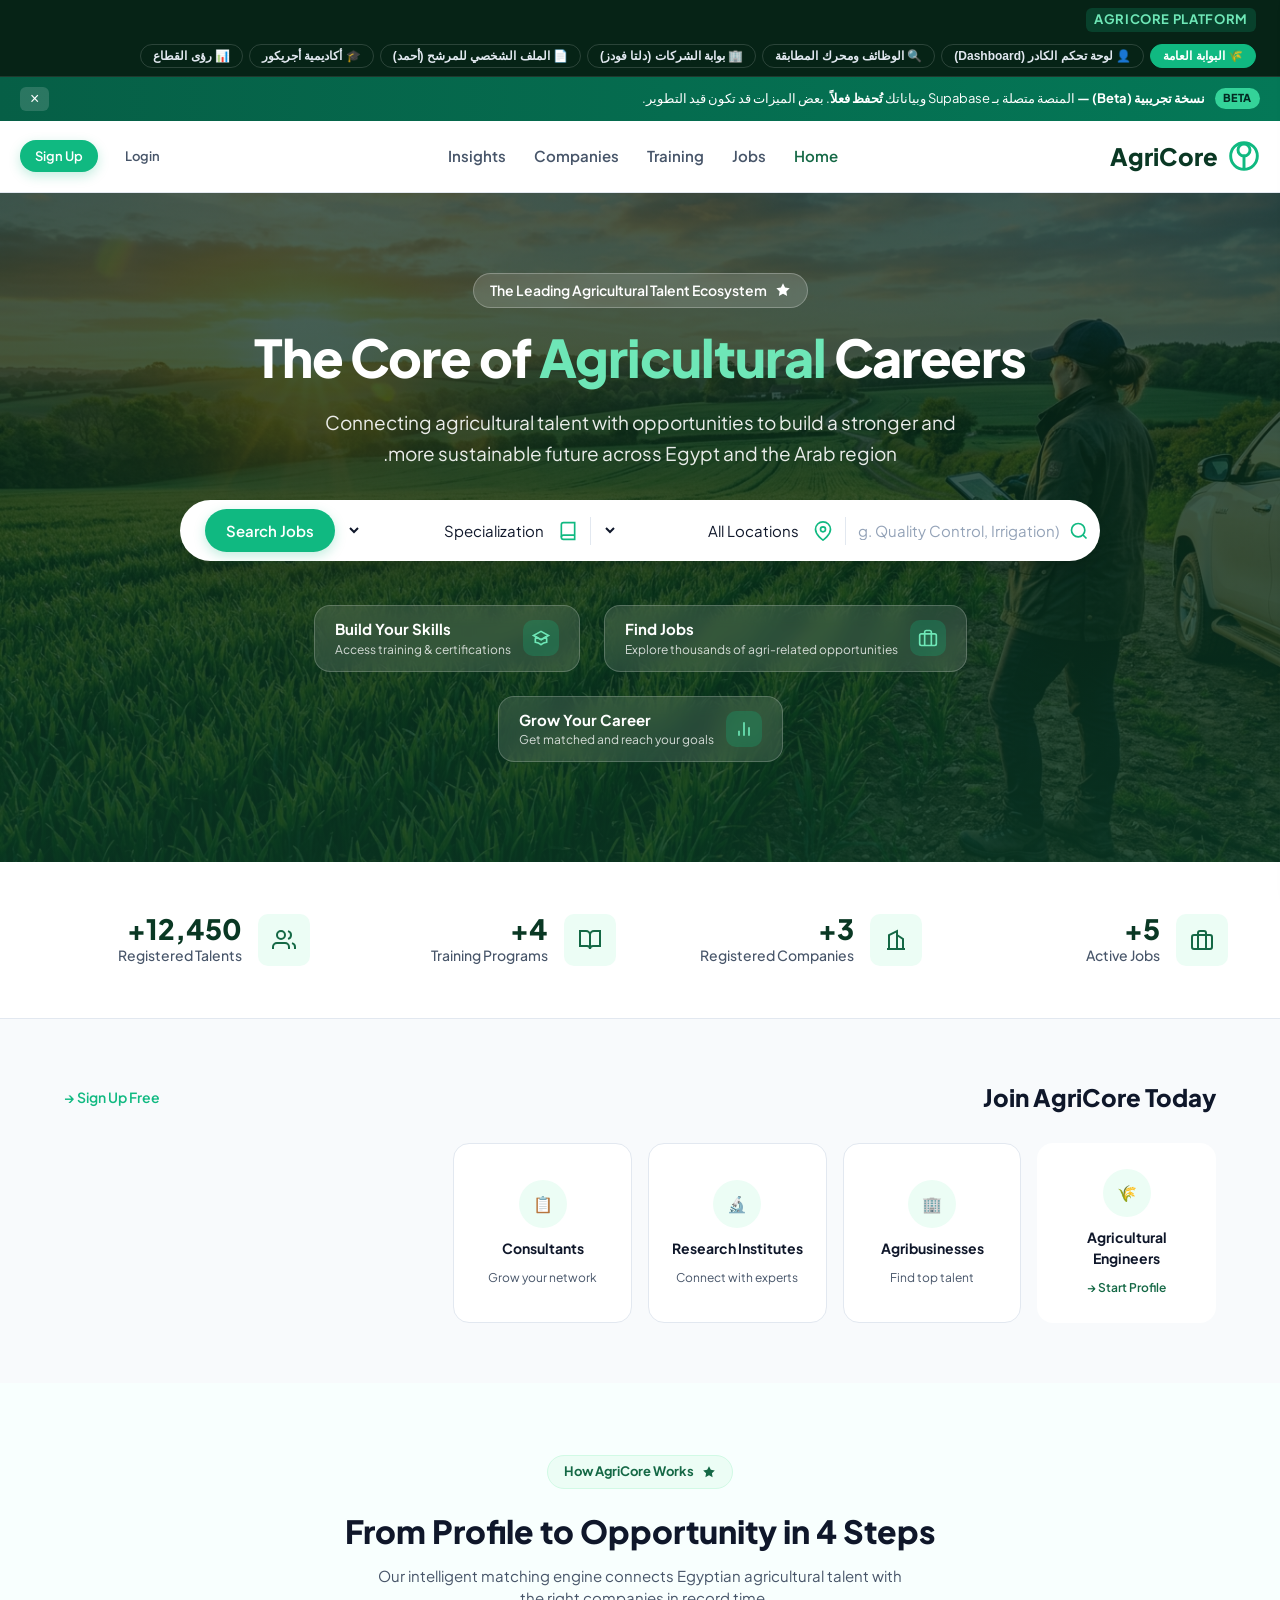
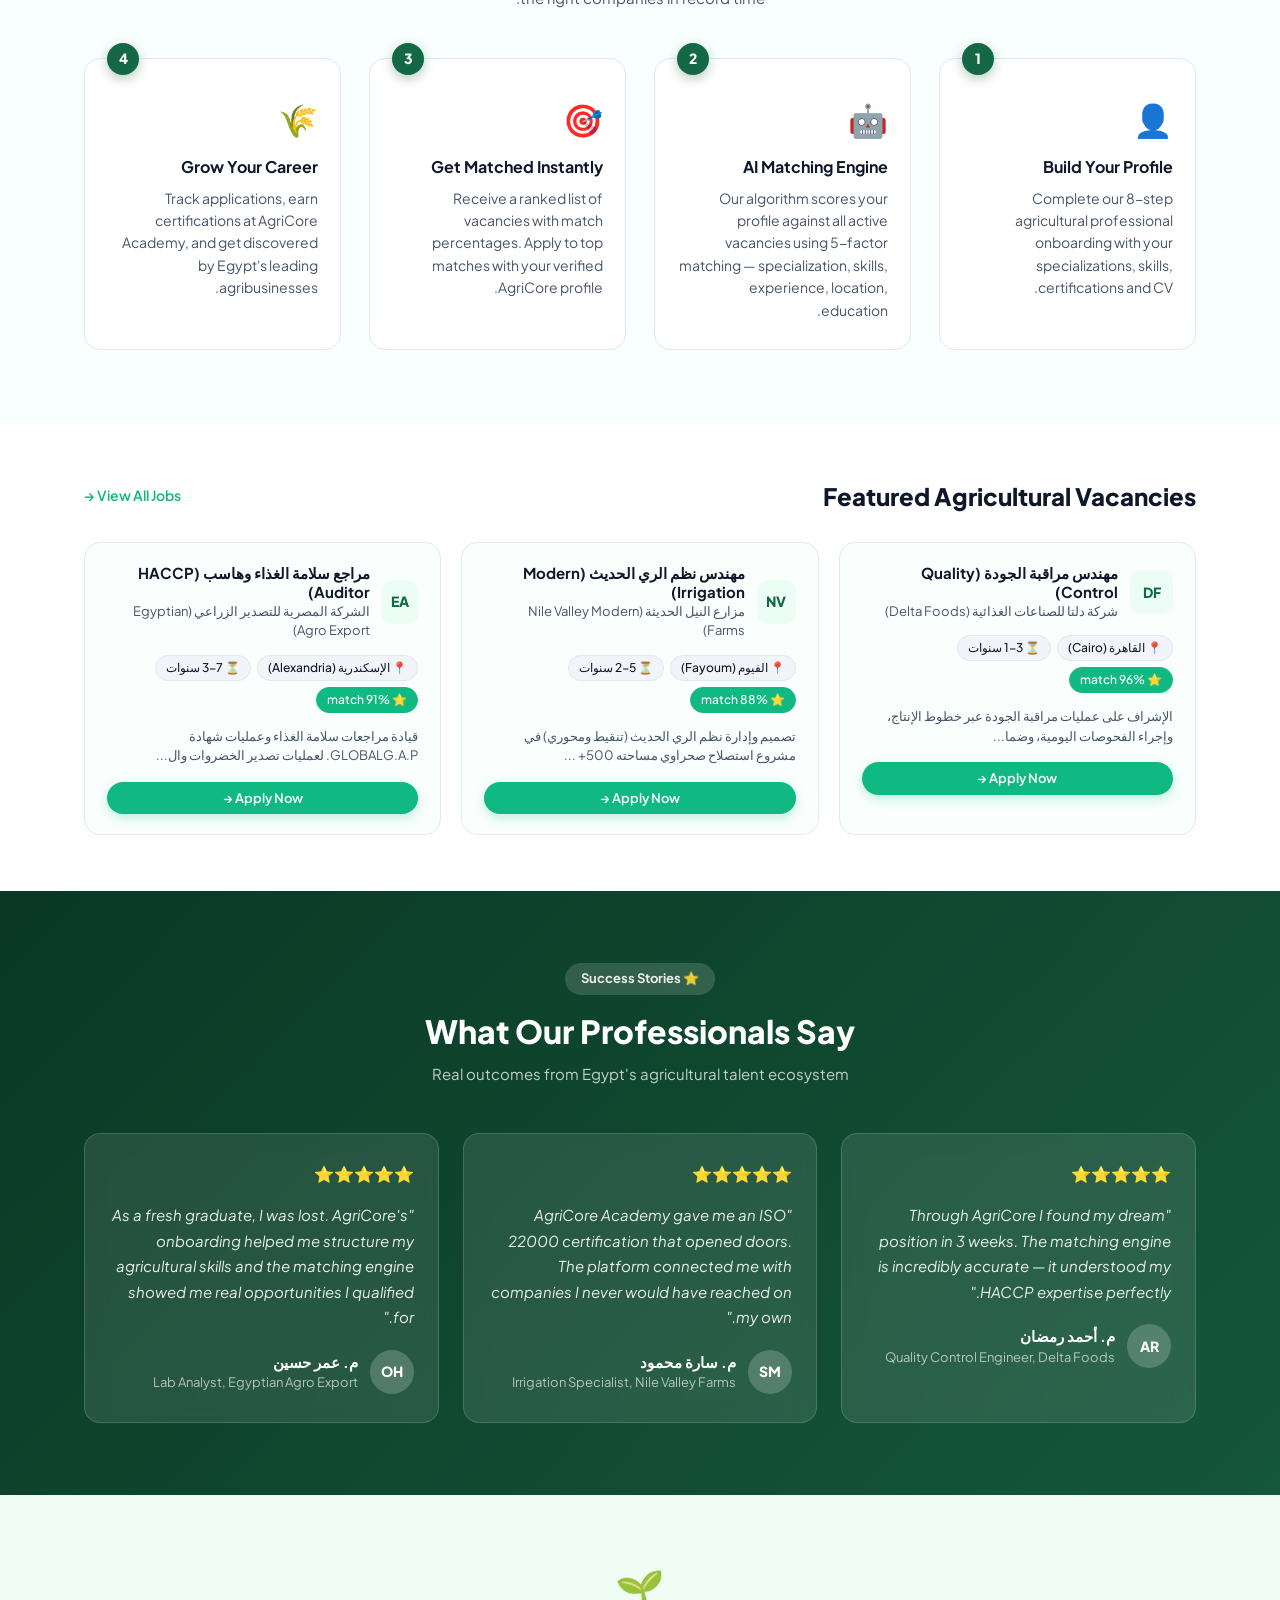
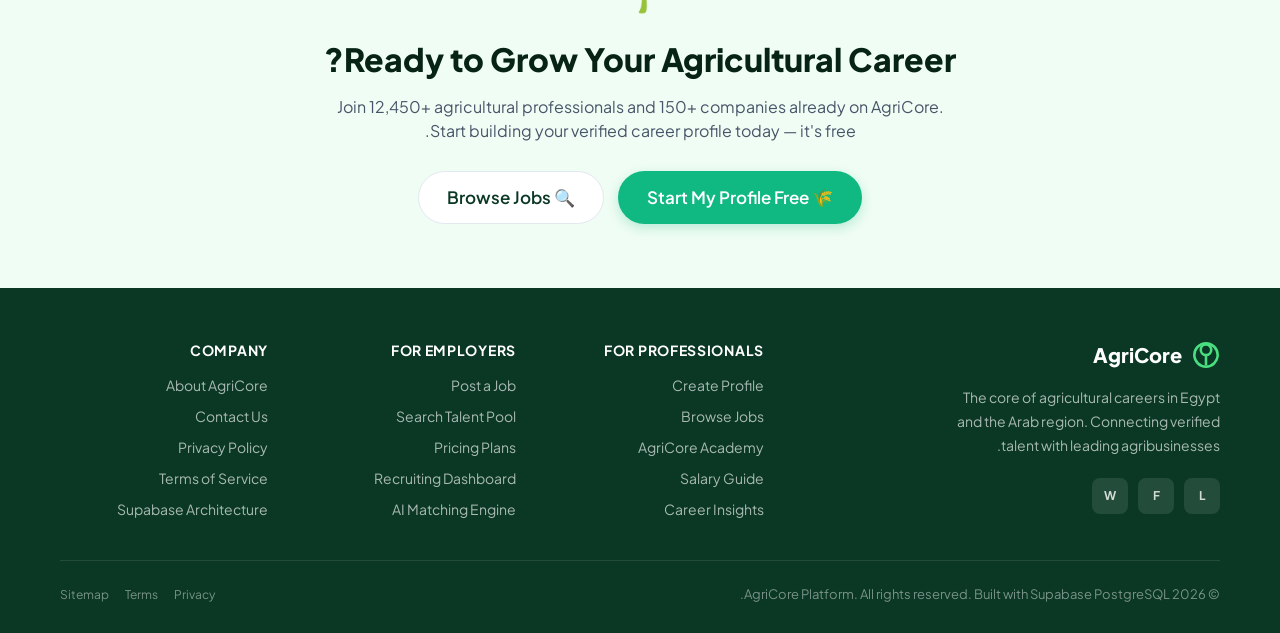
==== commit 796a50fb: "Security & cleanup: remove public SQL modal, migrations, and update governorates" ====
--- a/index.html
+++ b/index.html
@@ -26,7 +26,6 @@
 
   <!-- =========================================================================
        Top Master Controller Bar (Role & View Switcher)
-       Allows immediate inspection of all platform roles, dashboards & database specs
        ========================================================================= -->
   <nav class="role-bar" aria-label="Role Switcher">
     <div class="role-bar-left">
@@ -40,9 +39,21 @@
       <button class="role-btn" data-view="candidate_profile">📄 الملف الشخصي للمرشح (أحمد)</button>
       <button class="role-btn" data-view="academy">🎓 أكاديمية أجريكور</button>
       <button class="role-btn" data-view="insights">📊 رؤى القطاع</button>
-      <button class="role-btn role-sql-btn" id="openSqlModalBtn">⚡ مخطط قاعدة البيانات (SQL Blueprint)</button>
     </div>
   </nav>
+
+  <!-- =========================================================================
+       Beta Notice Banner
+       ========================================================================= -->
+  <div id="betaBanner" role="status" aria-live="polite"
+    style="background:linear-gradient(90deg,#065f46,#047857); color:#fff; padding:10px 20px; display:flex; align-items:center; justify-content:space-between; gap:12px; font-size:0.8125rem; font-family:var(--font-sans); z-index:900;">
+    <div style="display:flex; align-items:center; gap:10px;">
+      <span style="background:#34d399; color:#022c22; font-weight:800; font-size:0.6875rem; padding:2px 8px; border-radius:999px; letter-spacing:0.05em;">BETA</span>
+      <span><strong>نسخة تجريبية (Beta) —</strong> المنصة متصلة بـ Supabase وبياناتك <strong>تُحفظ فعلاً</strong>. بعض الميزات قد تكون قيد التطوير.</span>
+    </div>
+    <button onclick="document.getElementById('betaBanner').style.display='none'" aria-label="إغلاق التنبيه"
+      style="background:rgba(255,255,255,0.15); border:none; border-radius:6px; color:#fff; cursor:pointer; padding:4px 10px; font-size:1rem; line-height:1;">×</button>
+  </div>
 
   <!-- =========================================================================
        Dynamic Application Mount Root
@@ -114,13 +125,7 @@
               <label style="font-size:0.8125rem; font-weight:700; display:block; margin-bottom:4px;">الموقع *</label>
               <select id="newJobLocation" aria-describedby="locationError"
                 style="width:100%; padding:10px; border:1px solid var(--color-border); border-radius:var(--radius-md);">
-                <option value="">اختر الموقع</option>
-                <option value="Cairo">القاهرة</option>
-                <option value="Giza">الجيزة</option>
-                <option value="Fayoum">الفيوم</option>
-                <option value="Alexandria">الإسكندرية</option>
-                <option value="Beheira">البحيرة</option>
-                <option value="Minya">المنيا</option>
+                <!-- Options populated dynamically from GOVERNORATES in app.js -->
               </select>
               <span id="locationError" style="color:#dc2626; font-size:0.75rem; display:none; margin-top:4px;"></span>
             </div>
@@ -222,58 +227,7 @@
     </div>
   </div>
 
-  <!-- =========================================================================
-       Modal 3: Supabase SQL Architecture & Schema Inspector
-       ========================================================================= -->
-  <div class="modal-overlay" id="sqlViewerModal" role="dialog" aria-modal="true">
-    <div class="modal-dialog" style="max-width:880px;">
-      <div class="modal-header">
-        <div>
-          <h3 style="font-size:1.25rem; font-weight:800; color:var(--color-brand-900);">مخطط قاعدة بيانات AgriCore (Supabase)</h3>
-          <p style="font-size:0.8125rem; color:var(--color-text-muted);">8 عمليات ترحيل (Migrations) مع RLS ومحرك المطابقة</p>
-        </div>
-        <button class="btn btn-ghost btn-sm" onclick="window.agriApp.closeAllModals()">&times;</button>
-      </div>
-      <div class="modal-body" style="padding: 20px 24px;">
-        <div style="display:grid; grid-template-columns: 240px 1fr; gap:20px;">
-          <!-- SQL Files List -->
-          <div
-            style="display:flex; flex-direction:column; gap:6px; border-inline-end:1px solid var(--color-border); padding-inline-end:12px;">
-            <button class="btn btn-secondary btn-sm active" style="justify-content:flex-start;"
-              onclick="showSqlFile('01')">01_extensions.sql</button>
-            <button class="btn btn-secondary btn-sm" style="justify-content:flex-start;"
-              onclick="showSqlFile('02')">02_enums.sql</button>
-            <button class="btn btn-secondary btn-sm" style="justify-content:flex-start;"
-              onclick="showSqlFile('03')">03_tables.sql</button>
-            <button class="btn btn-secondary btn-sm" style="justify-content:flex-start;"
-              onclick="showSqlFile('04')">04_indexes.sql</button>
-            <button class="btn btn-secondary btn-sm" style="justify-content:flex-start;"
-              onclick="showSqlFile('05')">05_functions_triggers.sql</button>
-            <button class="btn btn-secondary btn-sm" style="justify-content:flex-start;"
-              onclick="showSqlFile('06')">06_rls_policies.sql</button>
-            <button class="btn btn-secondary btn-sm" style="justify-content:flex-start;"
-              onclick="showSqlFile('07')">07_storage.sql</button>
-            <button class="btn btn-secondary btn-sm" style="justify-content:flex-start;"
-              onclick="showSqlFile('08')">08_seed_data.sql</button>
-          </div>
-
-          <!-- Code Snippet Display -->
-          <div>
-            <div style="display:flex; justify-content:space-between; align-items:center; margin-bottom:8px;">
-              <strong id="sqlFileTitle" style="font-size:0.875rem; color:var(--color-brand-700); direction:ltr; text-align:left;">01_extensions.sql -
-                PostgreSQL Extensions</strong>
-              <button class="btn btn-ghost btn-sm" style="font-size:0.75rem;" onclick="copySqlCode()">نسخ الكود</button>
-            </div>
-            <pre id="sqlCodeBlock"
-              style="background:#092c1d; color:#e2e8f0; padding:16px; border-radius:var(--radius-md); font-family:var(--font-mono); font-size:0.75rem; max-height:360px; overflow-y:auto; line-height:1.5; direction:ltr; text-align:left;"></pre>
-          </div>
-        </div>
-      </div>
-      <div class="modal-footer">
-        <button class="btn btn-primary btn-sm" onclick="window.agriApp.closeAllModals()">إغلاق</button>
-      </div>
-    </div>
-  </div>
+  <!-- SQL Blueprint modal removed for security — schema files are in /supabase/migrations/ (not served publicly) -->
   <!-- =========================================================================
        Modal 4: Real Supabase Authentication Modal (Login & Sign Up)
        ========================================================================= -->
@@ -376,14 +330,7 @@
                 <label for="regGovernorate" style="font-size:0.8125rem; font-weight:700; display:block; margin-bottom:4px;">المحافظة</label>
                 <select id="regGovernorate" name="governorate"
                   style="width:100%; padding:10px; border:1px solid var(--color-border); border-radius:var(--radius-md);">
-                  <option value="Cairo">القاهرة (Cairo)</option>
-                  <option value="Giza">الجيزة (Giza)</option>
-                  <option value="Alexandria">الإسكندرية (Alexandria)</option>
-                  <option value="Fayoum">الفيوم (Fayoum)</option>
-                  <option value="Beheira">البحيرة (Beheira)</option>
-                  <option value="Dakahlia">الدقهلية (Dakahlia)</option>
-                  <option value="Sharqia">الشرقية (Sharqia)</option>
-                  <option value="Minya">المنيا (Minya)</option>
+                  <!-- Options populated dynamically from GOVERNORATES in app.js -->
                 </select>
               </div>
               <div>
@@ -422,32 +369,7 @@
 
   <script type="module" src="js/app.js"></script>
 
-  <!-- Inline Helper for SQL Modal Tabs -->
-  <script>
-    const sqlFileSnippets = {
-      '01': `-- 01_extensions.sql: Enables essential extensions\nCREATE EXTENSION IF NOT EXISTS "uuid-ossp" WITH SCHEMA extensions;\nCREATE EXTENSION IF NOT EXISTS "pg_trgm" WITH SCHEMA extensions;\nCREATE EXTENSION IF NOT EXISTS "unaccent" WITH SCHEMA extensions;\nCREATE EXTENSION IF NOT EXISTS "pgcrypto" WITH SCHEMA extensions;`,
-      '02': `-- 02_enums.sql: Platform Enumerations\nCREATE TYPE public.user_type_enum AS ENUM ('professional', 'company', 'admin');\nCREATE TYPE public.education_level_enum AS ENUM ('diploma', 'bachelor', 'master', 'phd', 'other');\nCREATE TYPE public.visibility_enum AS ENUM ('public', 'anonymous', 'private');\nCREATE TYPE public.application_status_enum AS ENUM ('applied', 'under_review', 'contacted', 'accepted', 'rejected', 'position_closed');`,
-      '03': `-- 03_tables.sql: 15+ Core Schema Entities\nCREATE TABLE public.profiles (id UUID PRIMARY KEY REFERENCES auth.users(id) ON DELETE CASCADE, ...);\nCREATE TABLE public.professional_profiles (id UUID PRIMARY KEY REFERENCES public.profiles(id), agricore_id TEXT UNIQUE, ...);\nCREATE TABLE public.company_profiles (id UUID PRIMARY KEY, company_name TEXT, ...);\nCREATE TABLE public.jobs (id UUID PRIMARY KEY, company_id UUID REFERENCES public.company_profiles(id), ...);\nCREATE TABLE public.applications (id UUID PRIMARY KEY, job_id UUID REFERENCES public.jobs(id), ...);`,
-      '04': `-- 04_indexes.sql: B-Tree and GIN Trigram Search Indexes\nCREATE INDEX idx_jobs_status ON public.jobs(status);\nCREATE INDEX idx_professional_title_trgm ON public.professional_profiles USING gin (professional_title extensions.gin_trgm_ops);\nCREATE INDEX idx_skills_name_en_trgm ON public.skills USING gin (name_en extensions.gin_trgm_ops);`,
-      '05': `-- 05_functions_triggers.sql: Multi-Criteria Candidate Matching Engine\nCREATE OR REPLACE FUNCTION public.calculate_candidate_match_score(p_job_id UUID, p_professional_id UUID) RETURNS INT AS $$\n-- Specialization Match: 30%\n-- Skills Match: 25%\n-- Experience Match: 20%\n-- Location Match: 15%\n-- Education Match: 10%\n$$ LANGUAGE plpgsql STABLE;`,
-      '06': `-- 06_rls_policies.sql: Row Level Security Matrix\nALTER TABLE public.profiles ENABLE ROW LEVEL SECURITY;\nALTER TABLE public.professional_profiles ENABLE ROW LEVEL SECURITY;\nALTER TABLE public.applications ENABLE ROW LEVEL SECURITY;\nCREATE POLICY "profiles_select_policy" ON public.profiles FOR SELECT TO authenticated, anon USING (true);`,
-      '07': `-- 07_storage.sql: Storage Buckets & Policies\nINSERT INTO storage.buckets (id, name, public) VALUES ('avatars', 'avatars', true), ('company-logos', 'company-logos', true), ('resumes', 'resumes', false);\n-- Authenticated users upload only to their own folders`,
-      '08': `-- 08_seed_data.sql: 55+ Specializations & 45+ Skills\nINSERT INTO public.specializations (name_en, name_ar, category_group) VALUES ('Quality Control', 'مراقبة الجودة (QC)', 'Food Science & Quality'), ...;\nINSERT INTO public.training_categories (name_en, name_ar, code) VALUES ('HACCP', 'نظام تحليل المخاطر ونقاط التحكم الحرجة', 'HACCP'), ('ISO 22000', 'نظام إدارة سلامة الغذاء', 'ISO-22000'), ...;`
-    };
-
-    window.showSqlFile = function (num) {
-      document.getElementById('sqlCodeBlock').innerText = sqlFileSnippets[num] || '-- File content';
-      document.getElementById('sqlFileTitle').innerText = `0${num} file migration preview`;
-    };
-
-    window.copySqlCode = function () {
-      const code = document.getElementById('sqlCodeBlock').innerText;
-      navigator.clipboard.writeText(code).then(() => alert('SQL copied to clipboard!'));
-    };
-
-    // Initialize snippet display
-    window.showSqlFile('01');
-  </script>
+  <!-- SQL snippets script removed — schema details are server-side only -->
 </body>
 
 </html>
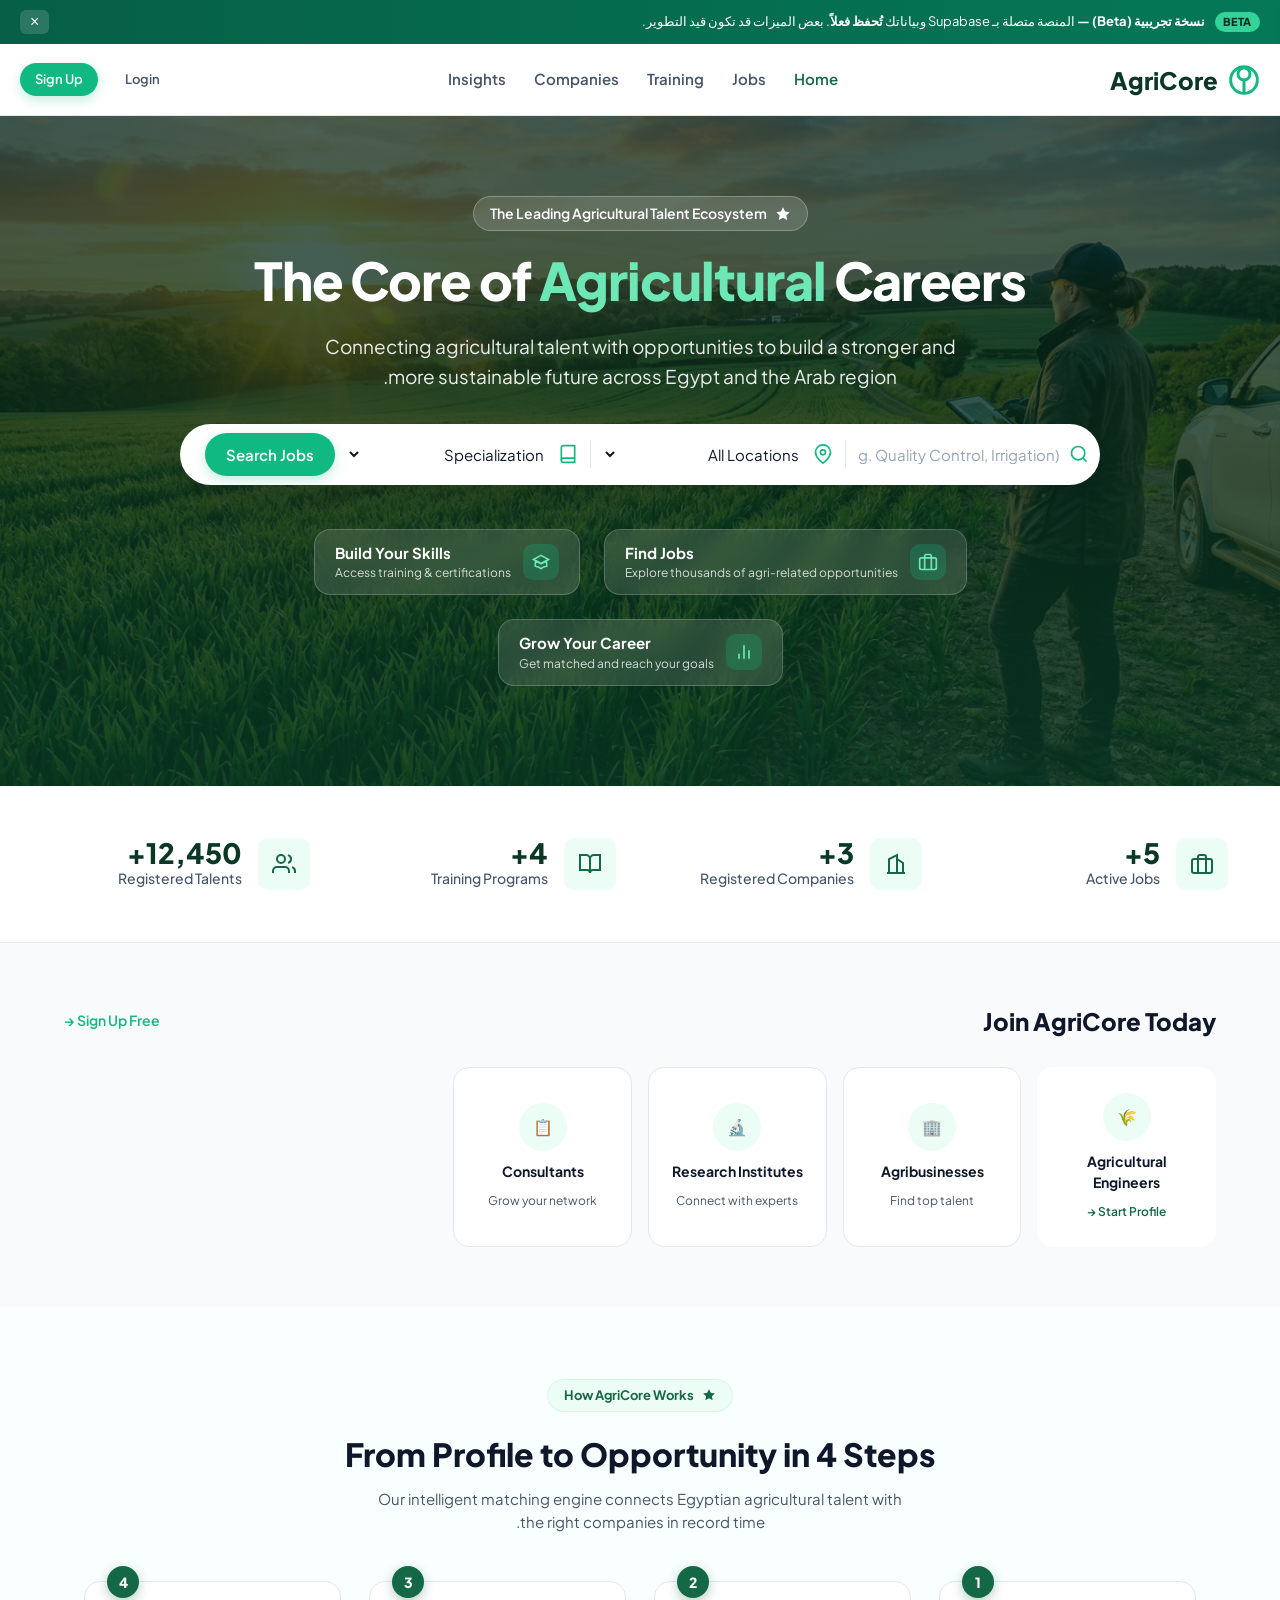
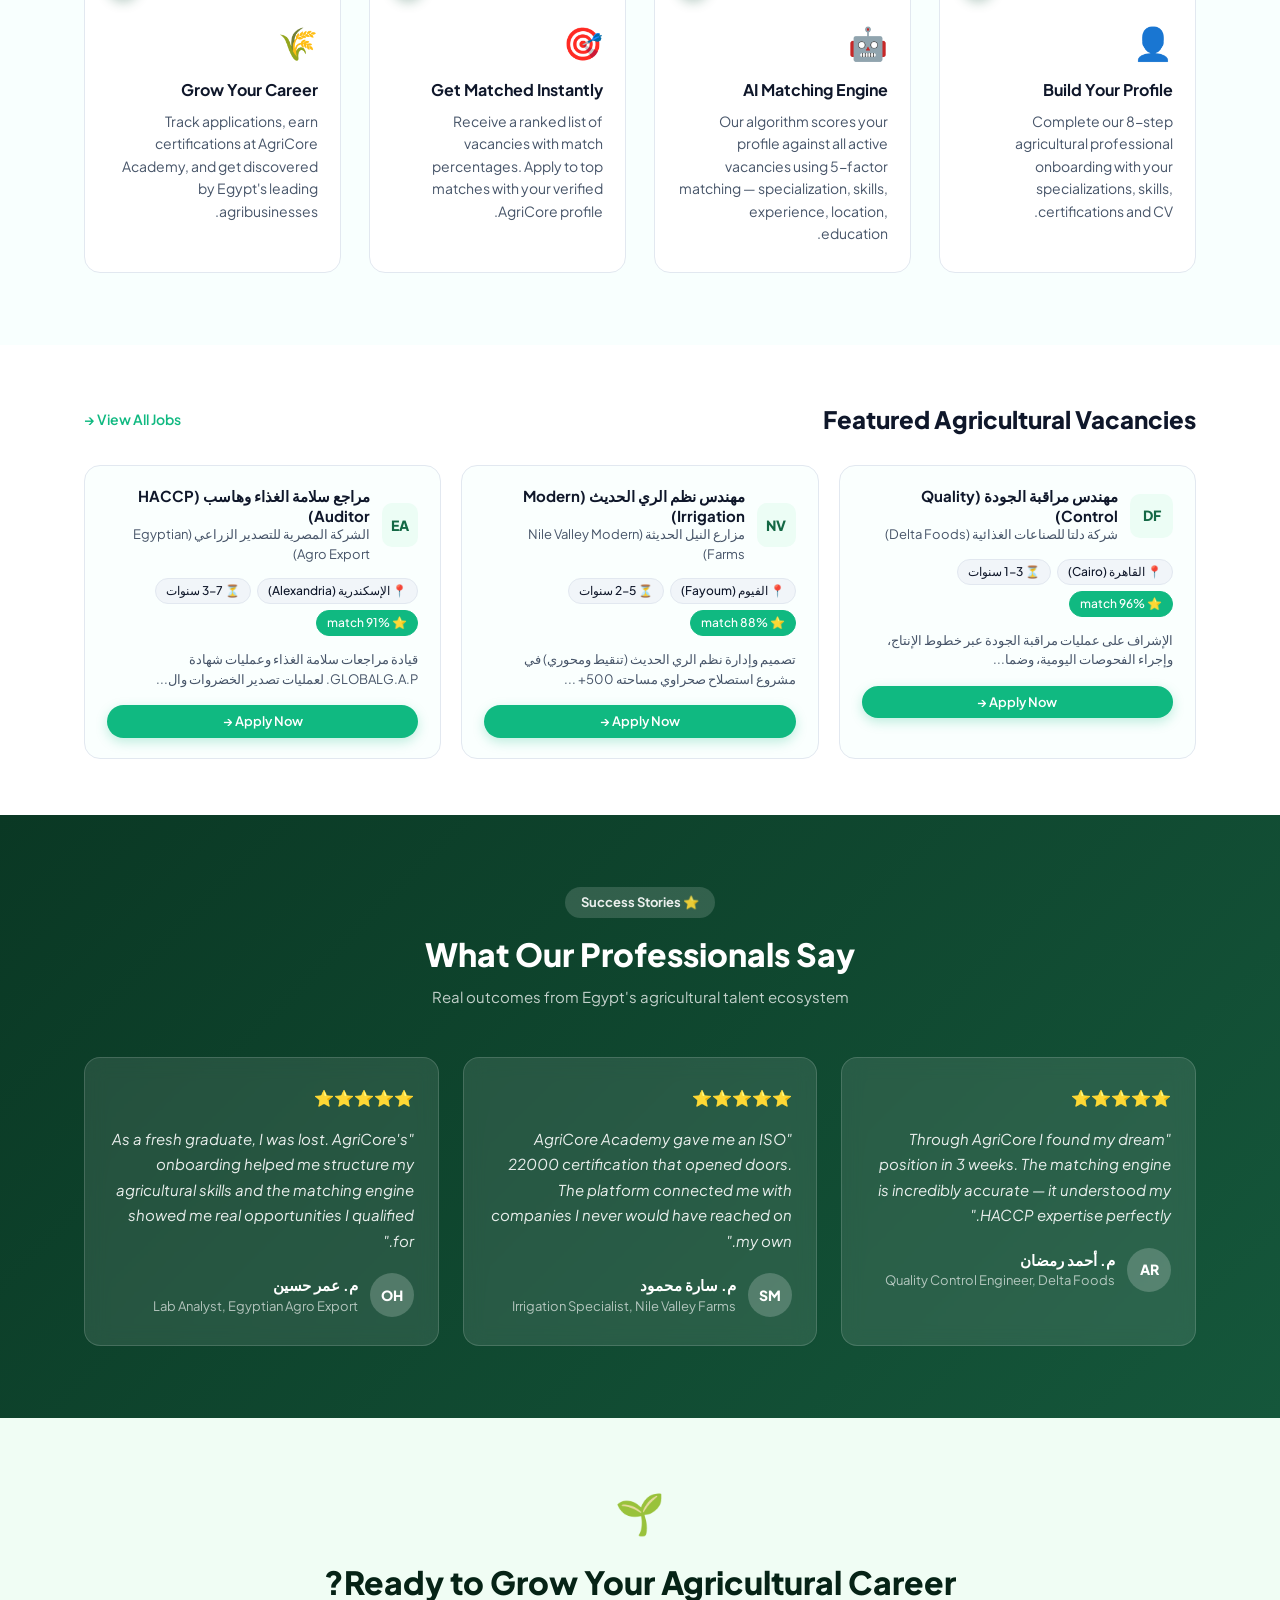
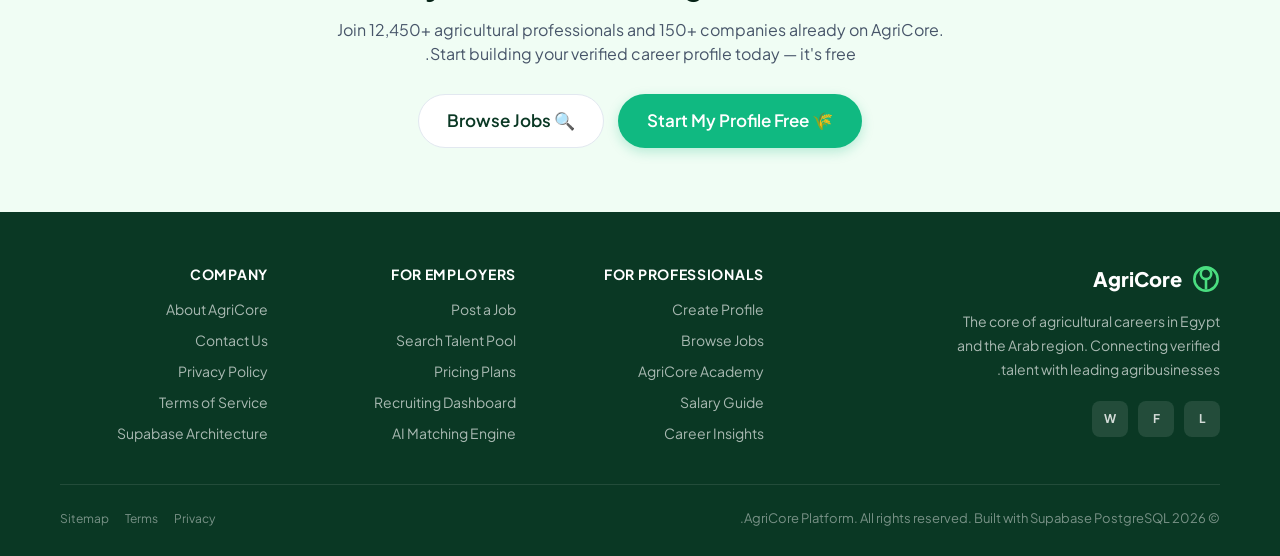
==== commit 857f3cf8: "security: remove role-bar and enforce auth guard on navigateTo" ====
--- a/index.html
+++ b/index.html
@@ -23,24 +23,6 @@
 </head>
 
 <body>
-
-  <!-- =========================================================================
-       Top Master Controller Bar (Role & View Switcher)
-       ========================================================================= -->
-  <nav class="role-bar" aria-label="Role Switcher">
-    <div class="role-bar-left">
-      <span class="role-badge-tag">AgriCore Platform</span>
-    </div>
-    <div class="role-bar-nav">
-      <button class="role-btn active" data-view="landing">🌾 البوابة العامة</button>
-      <button class="role-btn" data-view="seeker_dashboard">👤 لوحة تحكم الكادر (Dashboard)</button>
-      <button class="role-btn" data-view="jobs_search">🔍 الوظائف ومحرك المطابقة</button>
-      <button class="role-btn" data-view="company_dashboard">🏢 بوابة الشركات (دلتا فودز)</button>
-      <button class="role-btn" data-view="candidate_profile">📄 الملف الشخصي للمرشح (أحمد)</button>
-      <button class="role-btn" data-view="academy">🎓 أكاديمية أجريكور</button>
-      <button class="role-btn" data-view="insights">📊 رؤى القطاع</button>
-    </div>
-  </nav>
 
   <!-- =========================================================================
        Beta Notice Banner
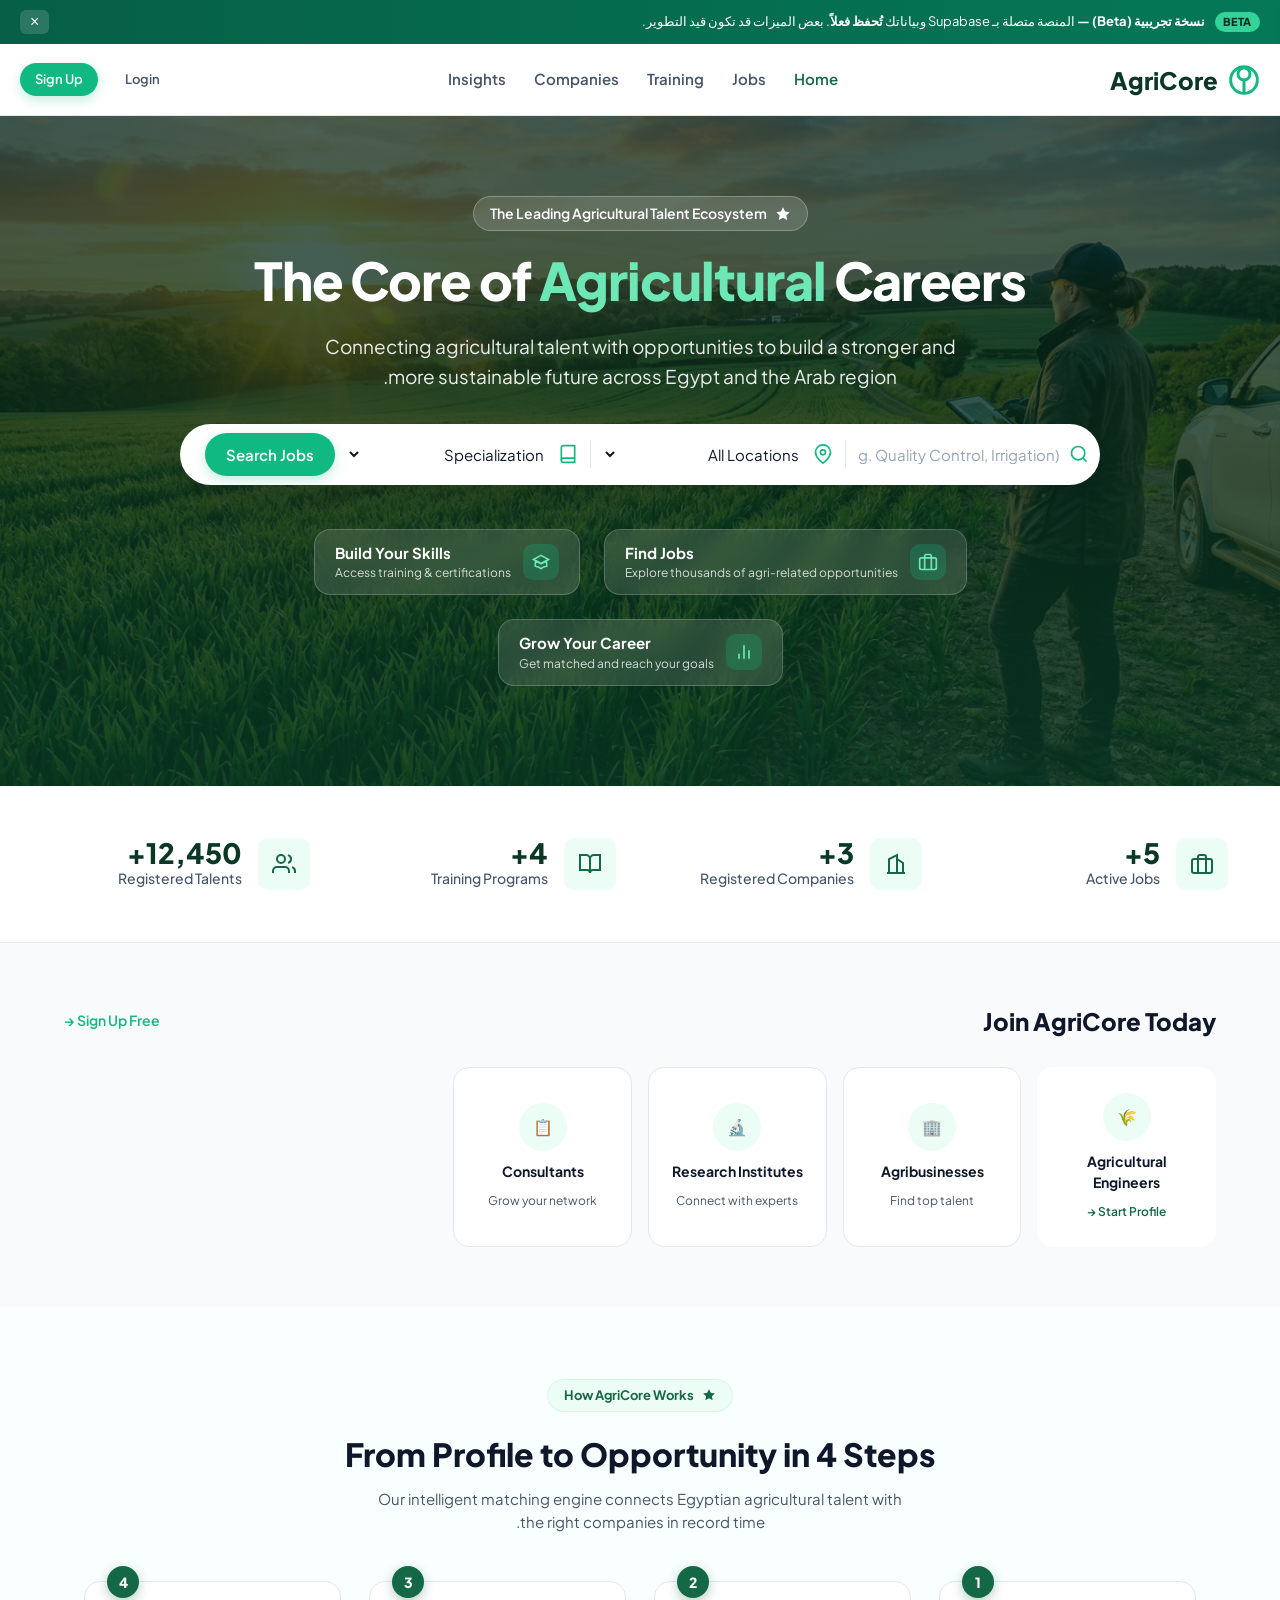
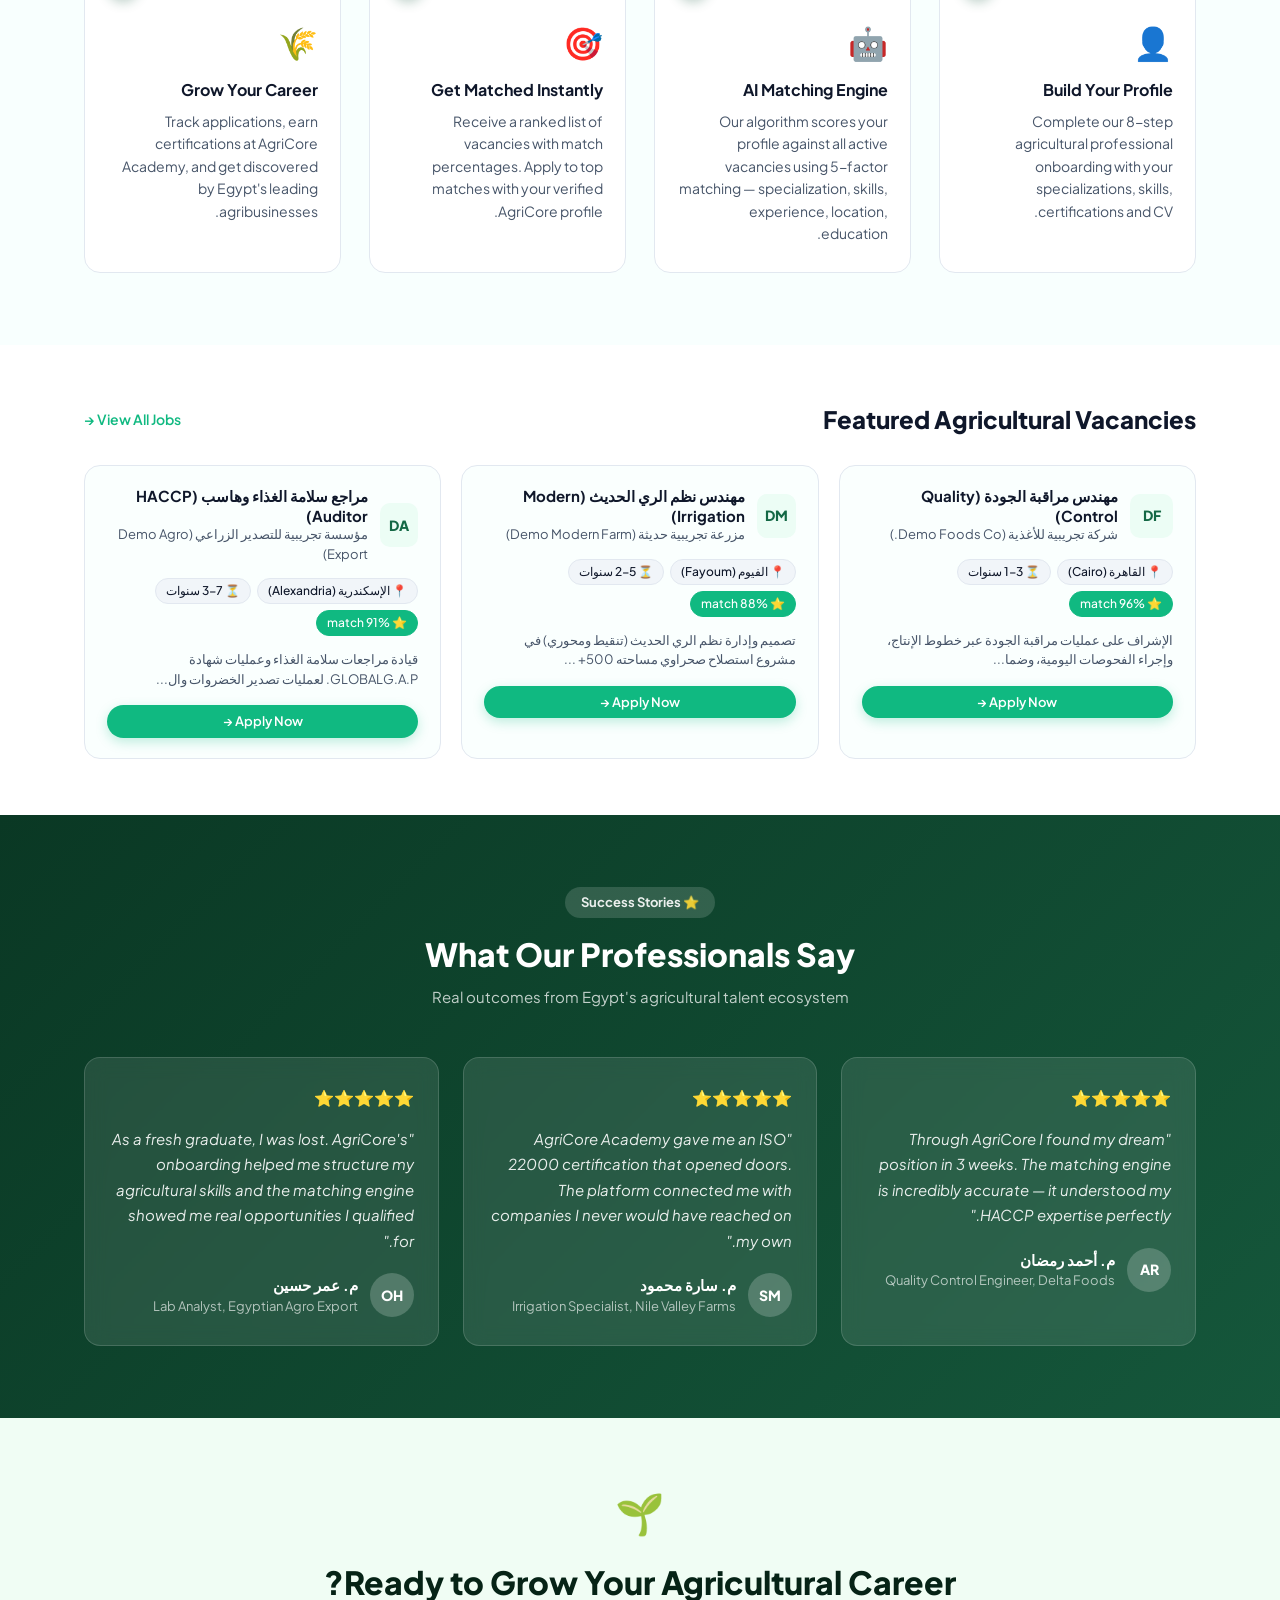
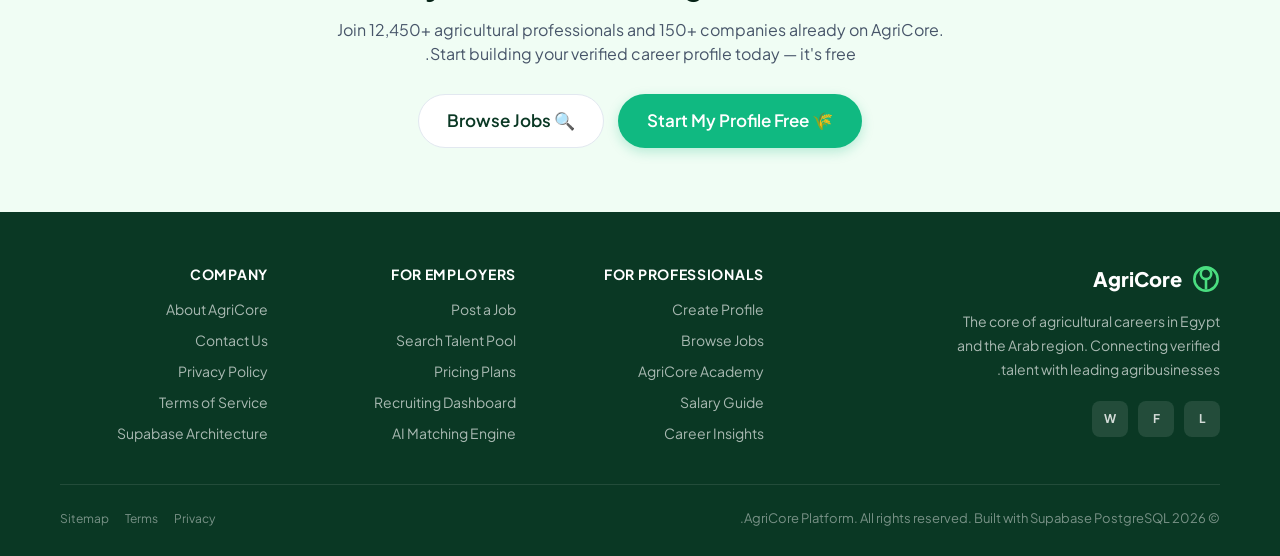
==== commit f2d75a63: "i18n: complete arabic localization for ui buttons and form labels" ====
--- a/index.html
+++ b/index.html
@@ -51,7 +51,7 @@
     <div class="modal-dialog">
       <div class="modal-header">
         <div>
-          <h3 id="applyModalTitle" style="font-size:1.125rem; font-weight:800;">تقديم الطلب (Apply)</h3>
+          <h3 id="applyModalTitle" style="font-size:1.125rem; font-weight:800;">تقديم الطلب</h3>
           <p id="applyJobCompany" style="font-size:0.8125rem; color:var(--color-text-muted);">تفاصيل الشركة</p>
         </div>
         <button class="btn btn-ghost btn-sm" onclick="window.agriApp.closeAllModals()">&times;</button>
@@ -79,7 +79,7 @@
       </div>
       <div class="modal-footer">
         <button class="btn btn-secondary btn-sm" onclick="window.agriApp.closeAllModals()">إلغاء</button>
-        <button class="btn btn-primary btn-sm" onclick="window.agriApp.submitApplication()">تأكيد التقديم (Apply)</button>
+        <button class="btn btn-primary btn-sm" onclick="window.agriApp.submitApplication()">تأكيد التقديم</button>
       </div>
     </div>
   </div>
@@ -90,7 +90,7 @@
   <div class="modal-overlay" id="postJobModal" role="dialog" aria-modal="true">
     <div class="modal-dialog">
       <div class="modal-header">
-        <h3 style="font-size:1.125rem; font-weight:800;">نشر وظيفة زراعية جديدة (Post Job)</h3>
+        <h3 style="font-size:1.125rem; font-weight:800;">نشر وظيفة زراعية جديدة</h3>
         <button class="btn btn-ghost btn-sm" onclick="window.agriApp.closeAllModals()">&times;</button>
       </div>
       <div class="modal-body">
@@ -116,11 +116,11 @@
               <select id="newJobType" aria-describedby="typeError"
                 style="width:100%; padding:10px; border:1px solid var(--color-border); border-radius:var(--radius-md);">
                 <option value="">اختر النوع</option>
-                <option value="Full Time">دوام كامل (Full Time)</option>
-                <option value="Part Time">دوام جزئي (Part Time)</option>
-                <option value="Seasonal">موسمي (Seasonal)</option>
-                <option value="Internship">تدريب (Internship)</option>
-                <option value="Freelance">عمل حر (Freelance)</option>
+                <option value="Full Time">دوام كامل</option>
+                <option value="Part Time">دوام جزئي</option>
+                <option value="Seasonal">موسمي</option>
+                <option value="Internship">تدريب</option>
+                <option value="Freelance">عمل حر</option>
               </select>
               <span id="typeError" style="color:#dc2626; font-size:0.75rem; display:none; margin-top:4px;"></span>
             </div>
@@ -181,7 +181,7 @@
           <div style="display:grid; grid-template-columns: 1fr 1fr; gap:12px;">
             <div>
               <label style="font-size:0.8125rem; font-weight:700; display:block; margin-bottom:4px;">نطاق الراتب (اختياري)</label>
-              <input type="text" id="newJobSalary" placeholder="مثال: 5000 - 8000 EGP"
+              <input type="text" id="newJobSalary" placeholder="مثال: 5000 - 8000 ج.م"
                 style="width:100%; padding:10px; border:1px solid var(--color-border); border-radius:var(--radius-md);">
             </div>
             <div>
@@ -204,7 +204,7 @@
       </div>
       <div class="modal-footer">
         <button class="btn btn-secondary btn-sm" onclick="window.agriApp.closeAllModals()">إلغاء</button>
-        <button id="postJobSubmitBtn" class="btn btn-primary btn-sm" onclick="window.agriApp.submitNewJob()">نشر الوظيفة (Publish)</button>
+        <button id="postJobSubmitBtn" class="btn btn-primary btn-sm" onclick="window.agriApp.submitNewJob()">نشر الوظيفة</button>
       </div>
     </div>
   </div>
@@ -242,15 +242,13 @@
         <form id="loginForm" novalidate onsubmit="event.preventDefault(); window.agriApp?.handleLogin();">
           <div style="display:flex; flex-direction:column; gap:14px;">
             <div>
-              <label style="font-size:0.8125rem; font-weight:700; display:block; margin-bottom:4px;">البريد الإلكتروني
-                (Email)</label>
+              <label style="font-size:0.8125rem; font-weight:700; display:block; margin-bottom:4px;">البريد الإلكتروني</label>
               <input type="email" id="loginEmail" required
                 style="width:100%; padding:10px; border:1px solid var(--color-border); border-radius:var(--radius-md);"
                 placeholder="name@company.com">
             </div>
             <div>
-              <label style="font-size:0.8125rem; font-weight:700; display:block; margin-bottom:4px;">كلمة المرور
-                (Password)</label>
+              <label style="font-size:0.8125rem; font-weight:700; display:block; margin-bottom:4px;">كلمة المرور</label>
               <input type="password" id="loginPassword" required
                 style="width:100%; padding:10px; border:1px solid var(--color-border); border-radius:var(--radius-md);"
                 placeholder="••••••••">
@@ -265,7 +263,7 @@
           <div style="display:flex; flex-direction:column; gap:14px;">
             <!-- Account Type Selector -->
             <div>
-              <label style="font-size:0.8125rem; font-weight:700; display:block; margin-bottom:6px;">نوع الحساب (Account Type)</label>
+              <label style="font-size:0.8125rem; font-weight:700; display:block; margin-bottom:6px;">نوع الحساب</label>
               <div style="display:grid; grid-template-columns: 1fr 1fr; gap:10px;">
                 <button type="button" class="btn btn-sm btn-primary" id="roleSeekerBtn"
                   onclick="window.agriApp.selectSignupRole('professional')">
@@ -279,7 +277,7 @@
             </div>
 
             <div>
-              <label for="regFullName" style="font-size:0.8125rem; font-weight:700; display:block; margin-bottom:4px;">الاسم بالكامل (Full Name) <span style="color:#ef4444;">*</span></label>
+              <label for="regFullName" style="font-size:0.8125rem; font-weight:700; display:block; margin-bottom:4px;">الاسم بالكامل <span style="color:#ef4444;">*</span></label>
               <input type="text" id="regFullName" name="fullName" autocomplete="name" required
                 style="width:100%; padding:10px; border:1px solid var(--color-border); border-radius:var(--radius-md);"
                 placeholder="مثال: م. أحمد محمد">
@@ -324,21 +322,21 @@
             </div>
 
             <div>
-              <label for="regEmail" style="font-size:0.8125rem; font-weight:700; display:block; margin-bottom:4px;">البريد الإلكتروني (Email) <span style="color:#ef4444;">*</span></label>
+              <label for="regEmail" style="font-size:0.8125rem; font-weight:700; display:block; margin-bottom:4px;">البريد الإلكتروني <span style="color:#ef4444;">*</span></label>
               <input type="email" id="regEmail" name="email" autocomplete="email" required
                 style="width:100%; padding:10px; border:1px solid var(--color-border); border-radius:var(--radius-md);"
                 placeholder="user@gmail.com">
             </div>
 
             <div>
-              <label for="regPassword" style="font-size:0.8125rem; font-weight:700; display:block; margin-bottom:4px;">كلمة المرور (Password - 6 خانات كحد أدنى) <span style="color:#ef4444;">*</span></label>
+              <label for="regPassword" style="font-size:0.8125rem; font-weight:700; display:block; margin-bottom:4px;">كلمة المرور (6 خانات كحد أدنى) <span style="color:#ef4444;">*</span></label>
               <input type="password" id="regPassword" name="password" autocomplete="new-password" required minlength="6"
                 style="width:100%; padding:10px; border:1px solid var(--color-border); border-radius:var(--radius-md);"
                 placeholder="••••••••">
             </div>
 
             <button type="submit" id="signUpSubmitBtn" class="btn btn-primary" style="width:100%; margin-top:8px;">
-              <span id="signUpSubmitBtnText">تأكيد وإنشاء الحساب (Sign Up)</span>
+              <span id="signUpSubmitBtnText">تأكيد وإنشاء الحساب</span>
             </button>
           </div>
         </form>
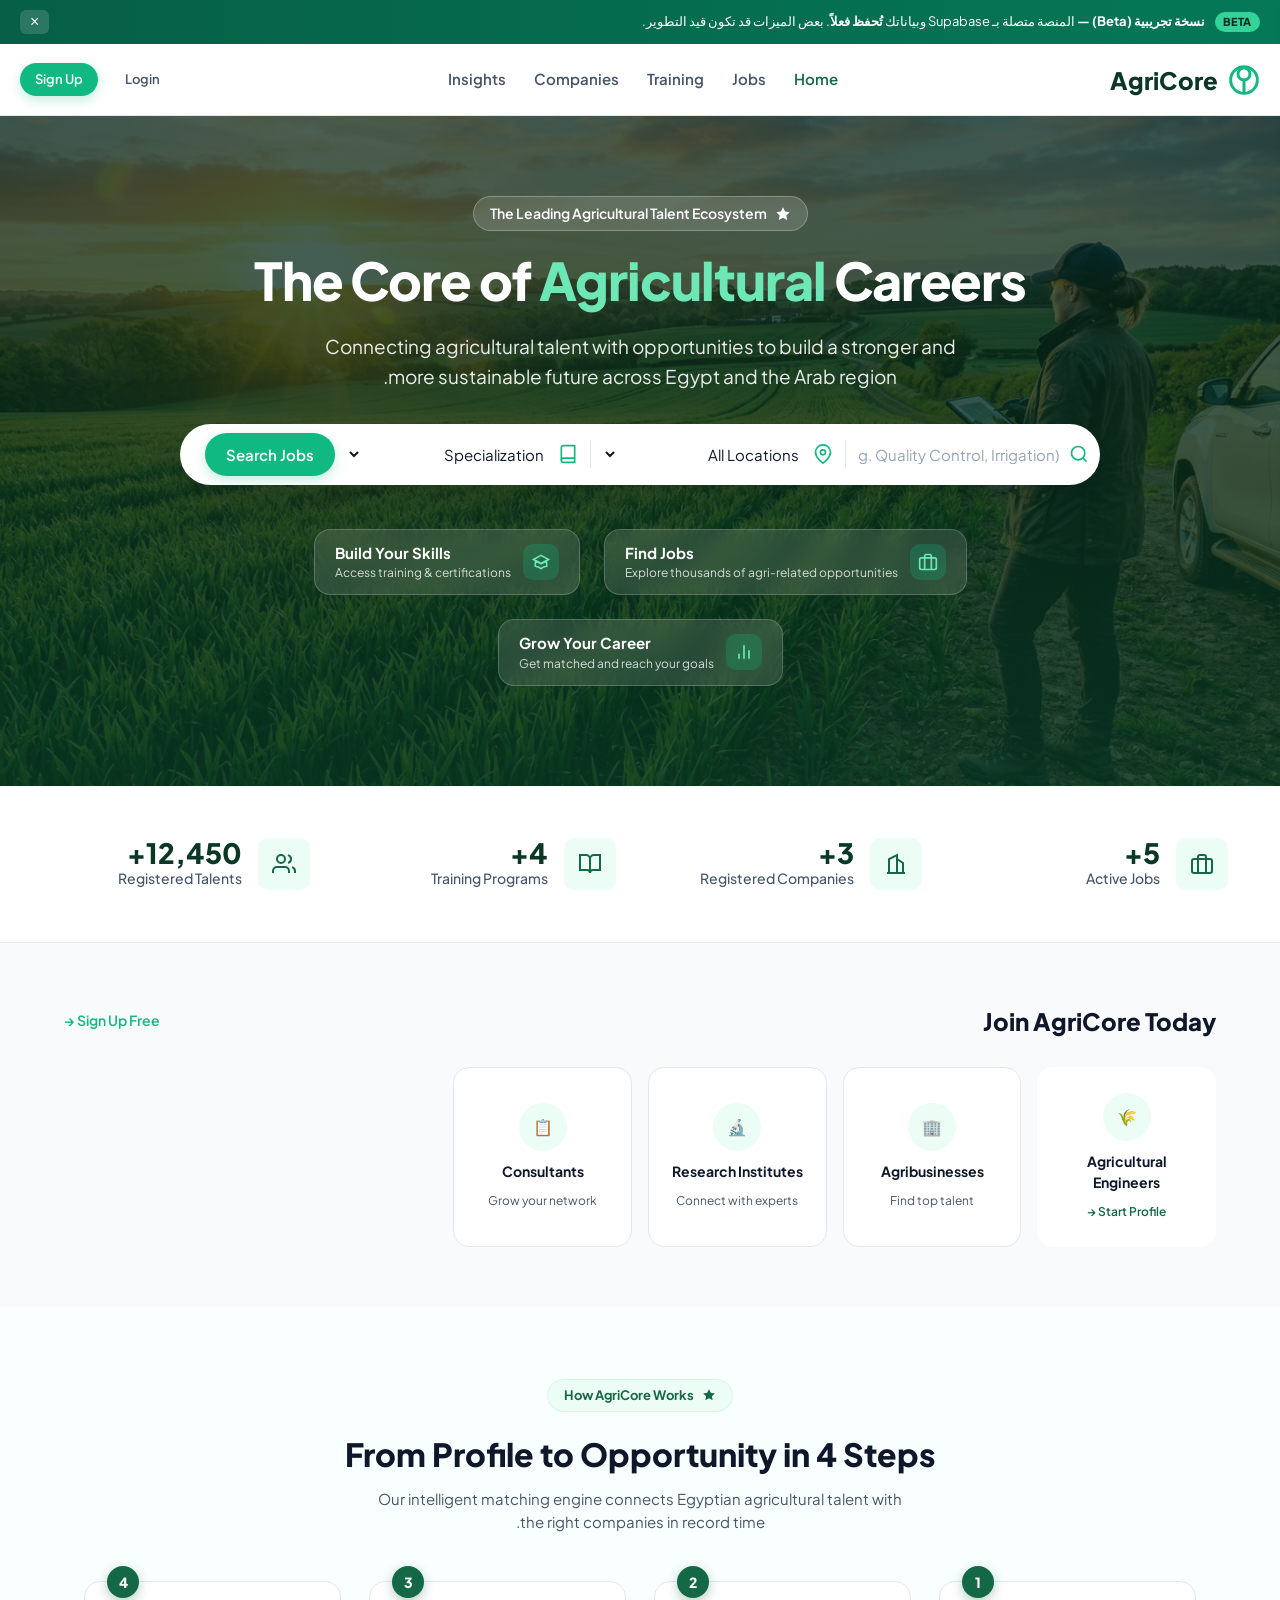
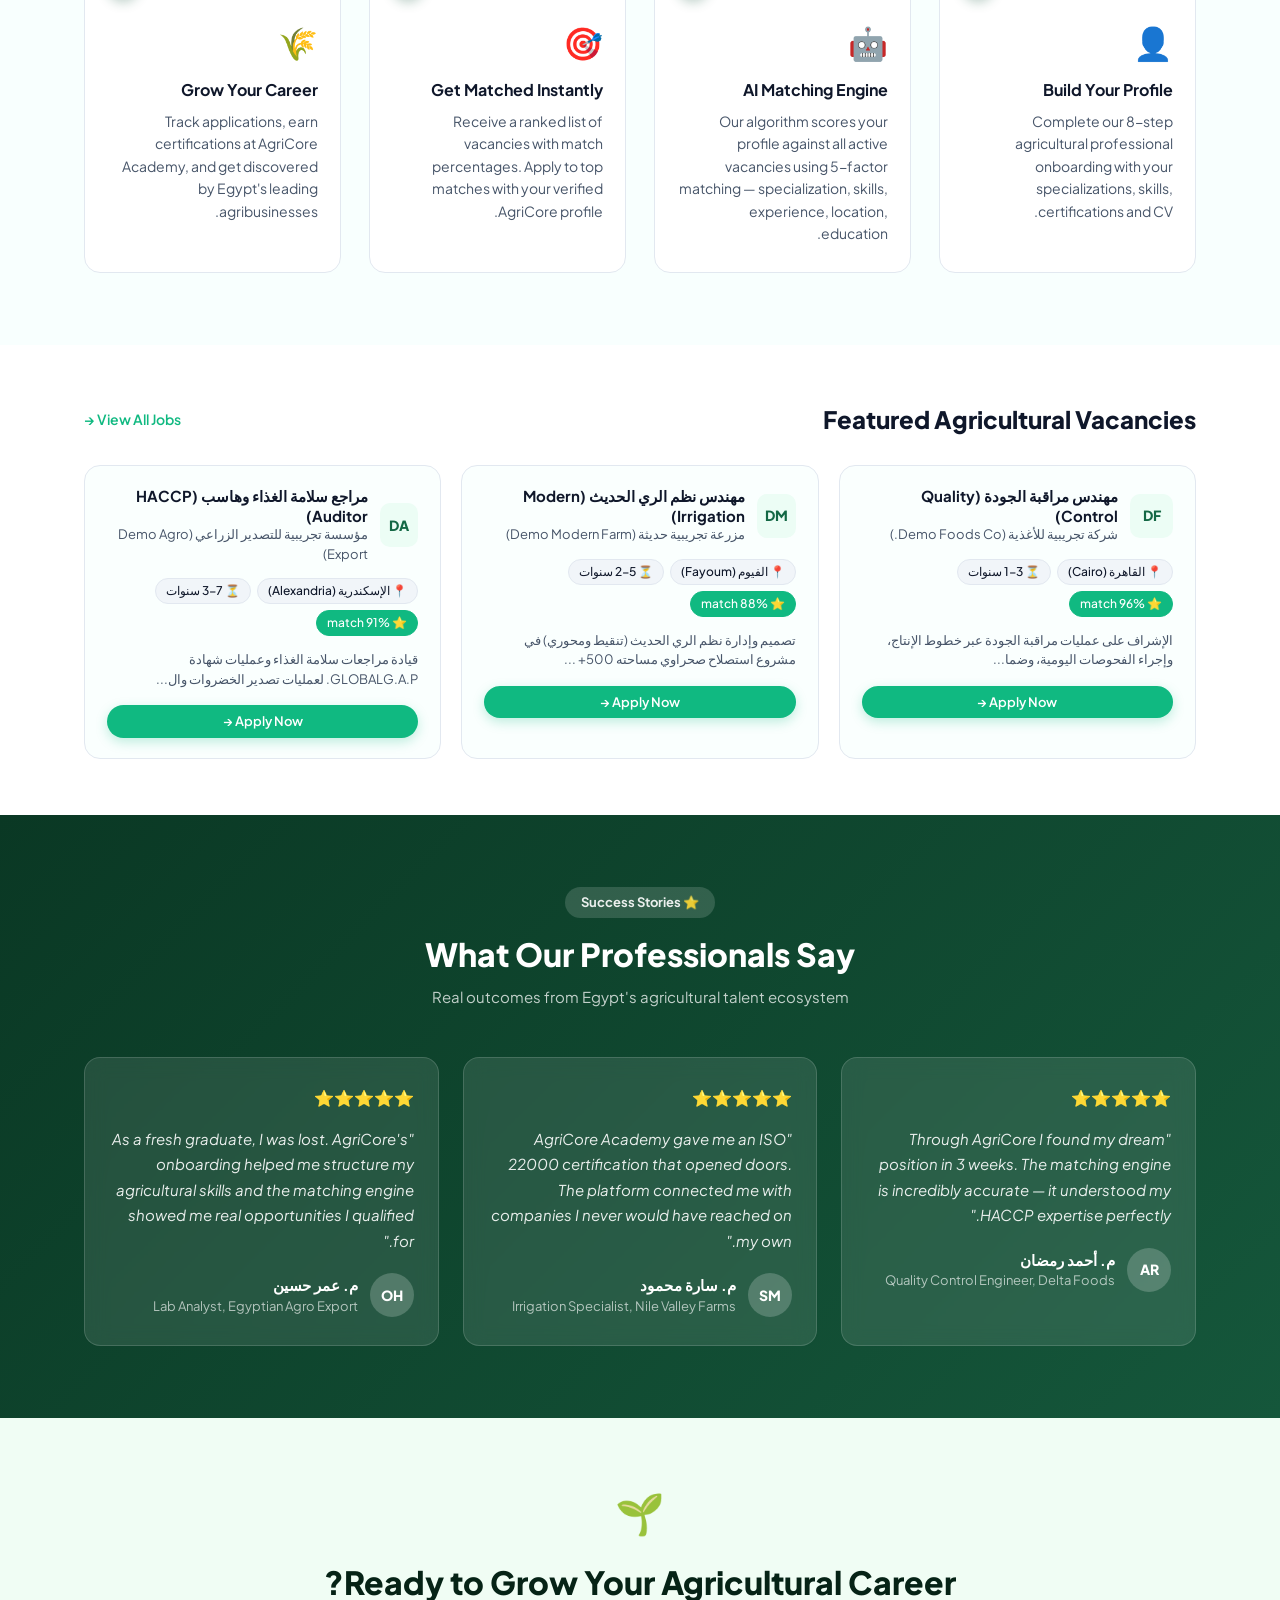
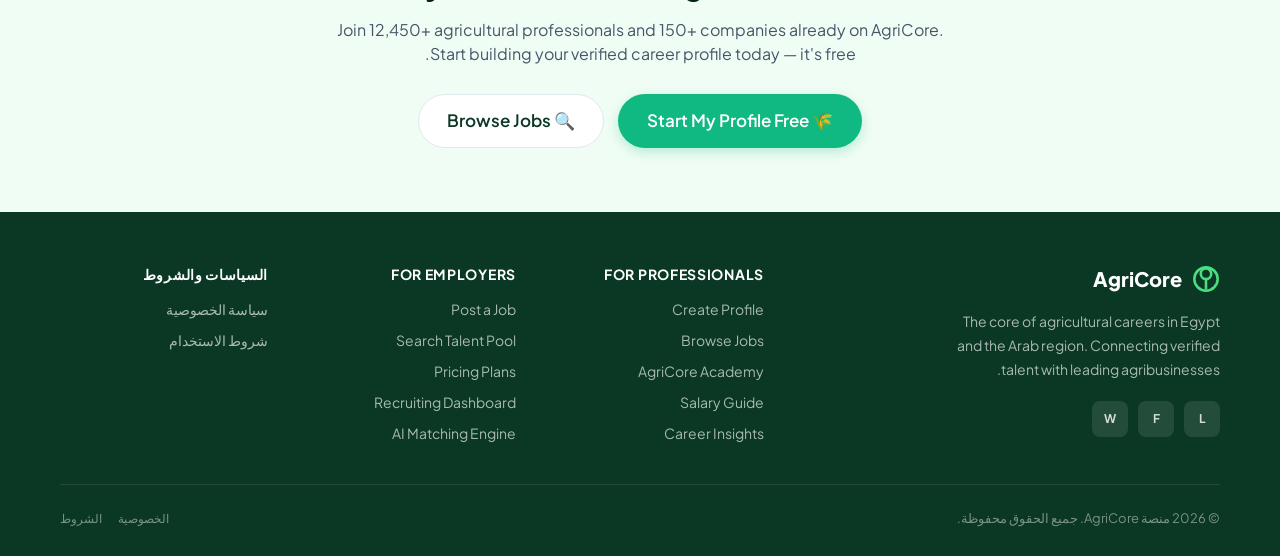
==== commit 3f0cc6c8: "seo: add robots.txt, sitemap.xml and open graph meta tags for github pages deployment" ====
--- a/index.html
+++ b/index.html
@@ -7,6 +7,12 @@
   <title>AgriCore - المنصة المركزية للوظائف الزراعية في مصر والعالم العربي</title>
   <meta name="description"
     content="ربط المهندسين الزراعيين، الاستشاريين، الباحثين، مسؤولي سلامة الغذاء، والشركات الزراعية في مصر والوطن العربي بأحدث محركات المطابقة.">
+
+  <!-- Open Graph Meta Tags (Social Sharing & SEO) -->
+  <meta property="og:title" content="AgriCore - المنصة المركزية للوظائف الزراعية في مصر والعالم العربي">
+  <meta property="og:description" content="ربط المهندسين الزراعيين، الاستشاريين، الباحثين، مسؤولي سلامة الغذاء، والشركات الزراعية في مصر والوطن العربي بأحدث محركات المطابقة.">
+  <meta property="og:type" content="website">
+  <meta property="og:url" content="https://alaaemad1169-art.github.io/website/">
 
   <!-- Modern Typography -->
   <link rel="preconnect" href="https://fonts.googleapis.com">
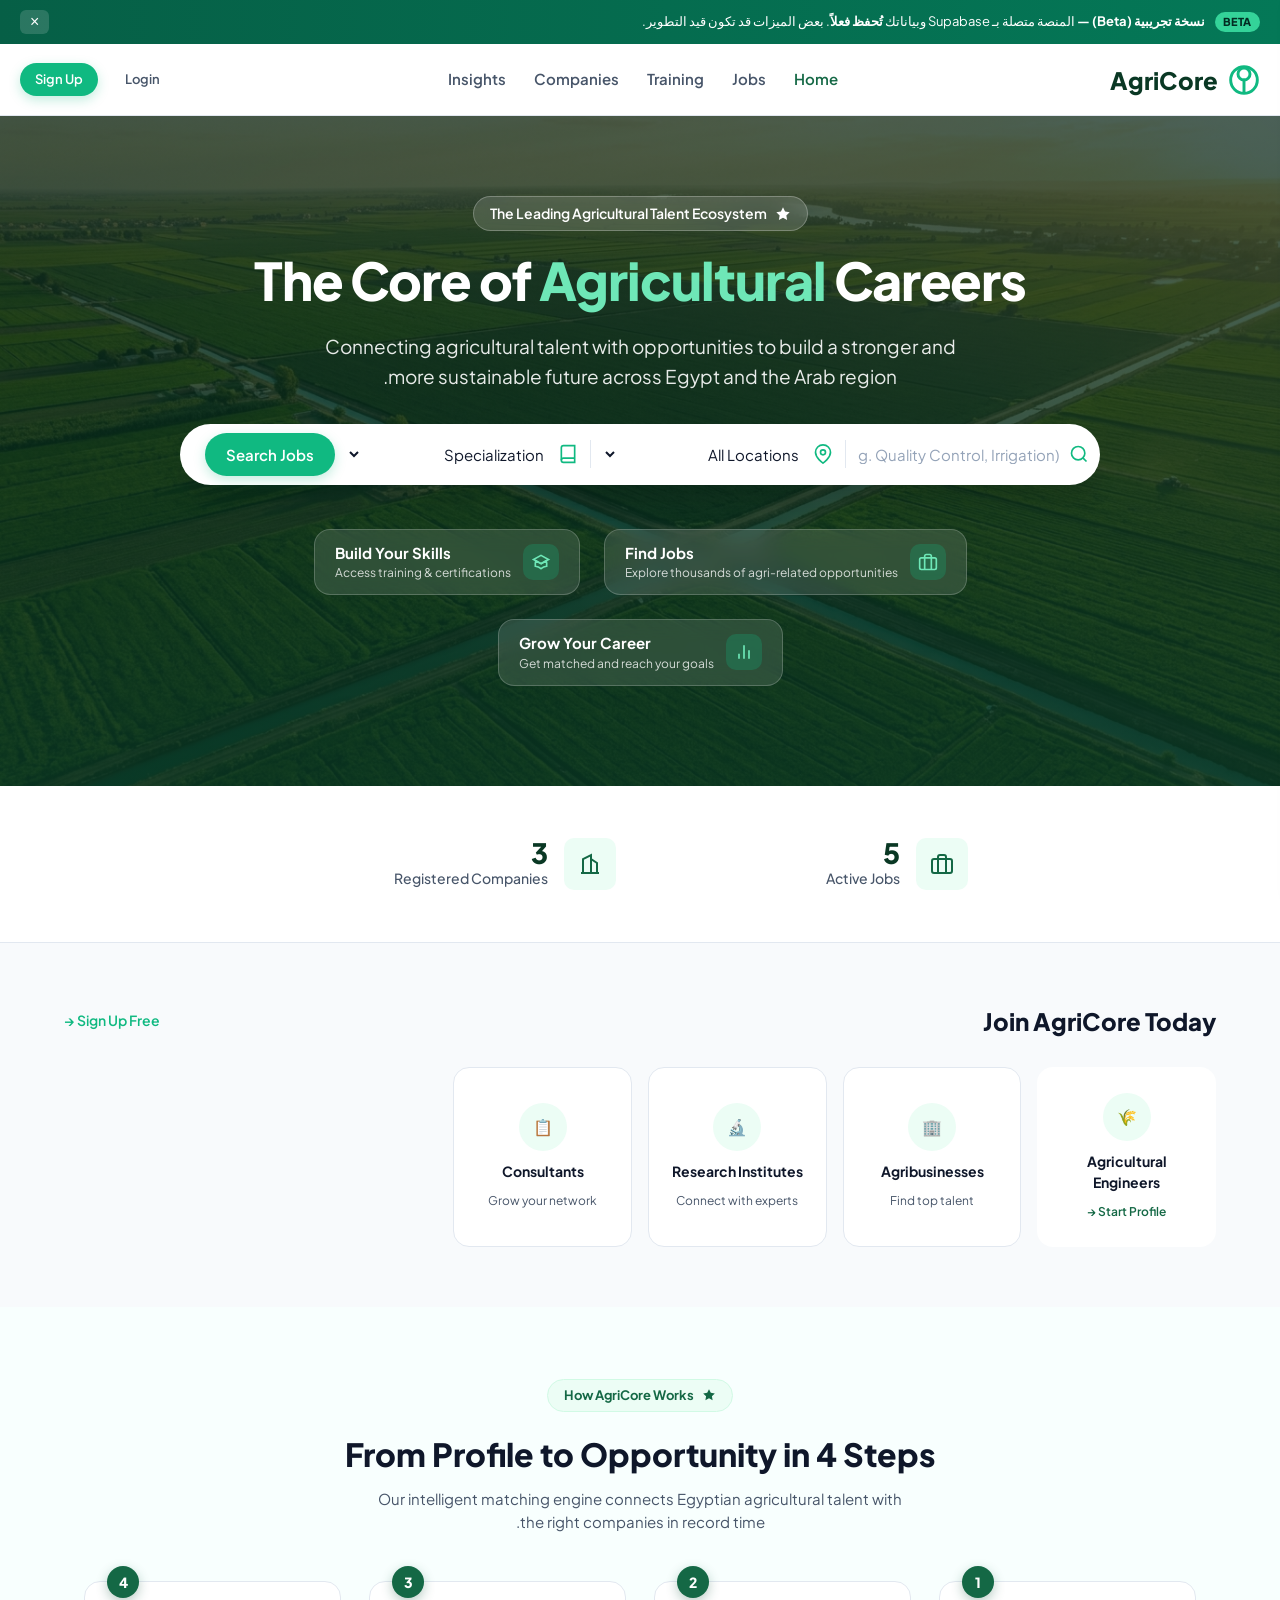
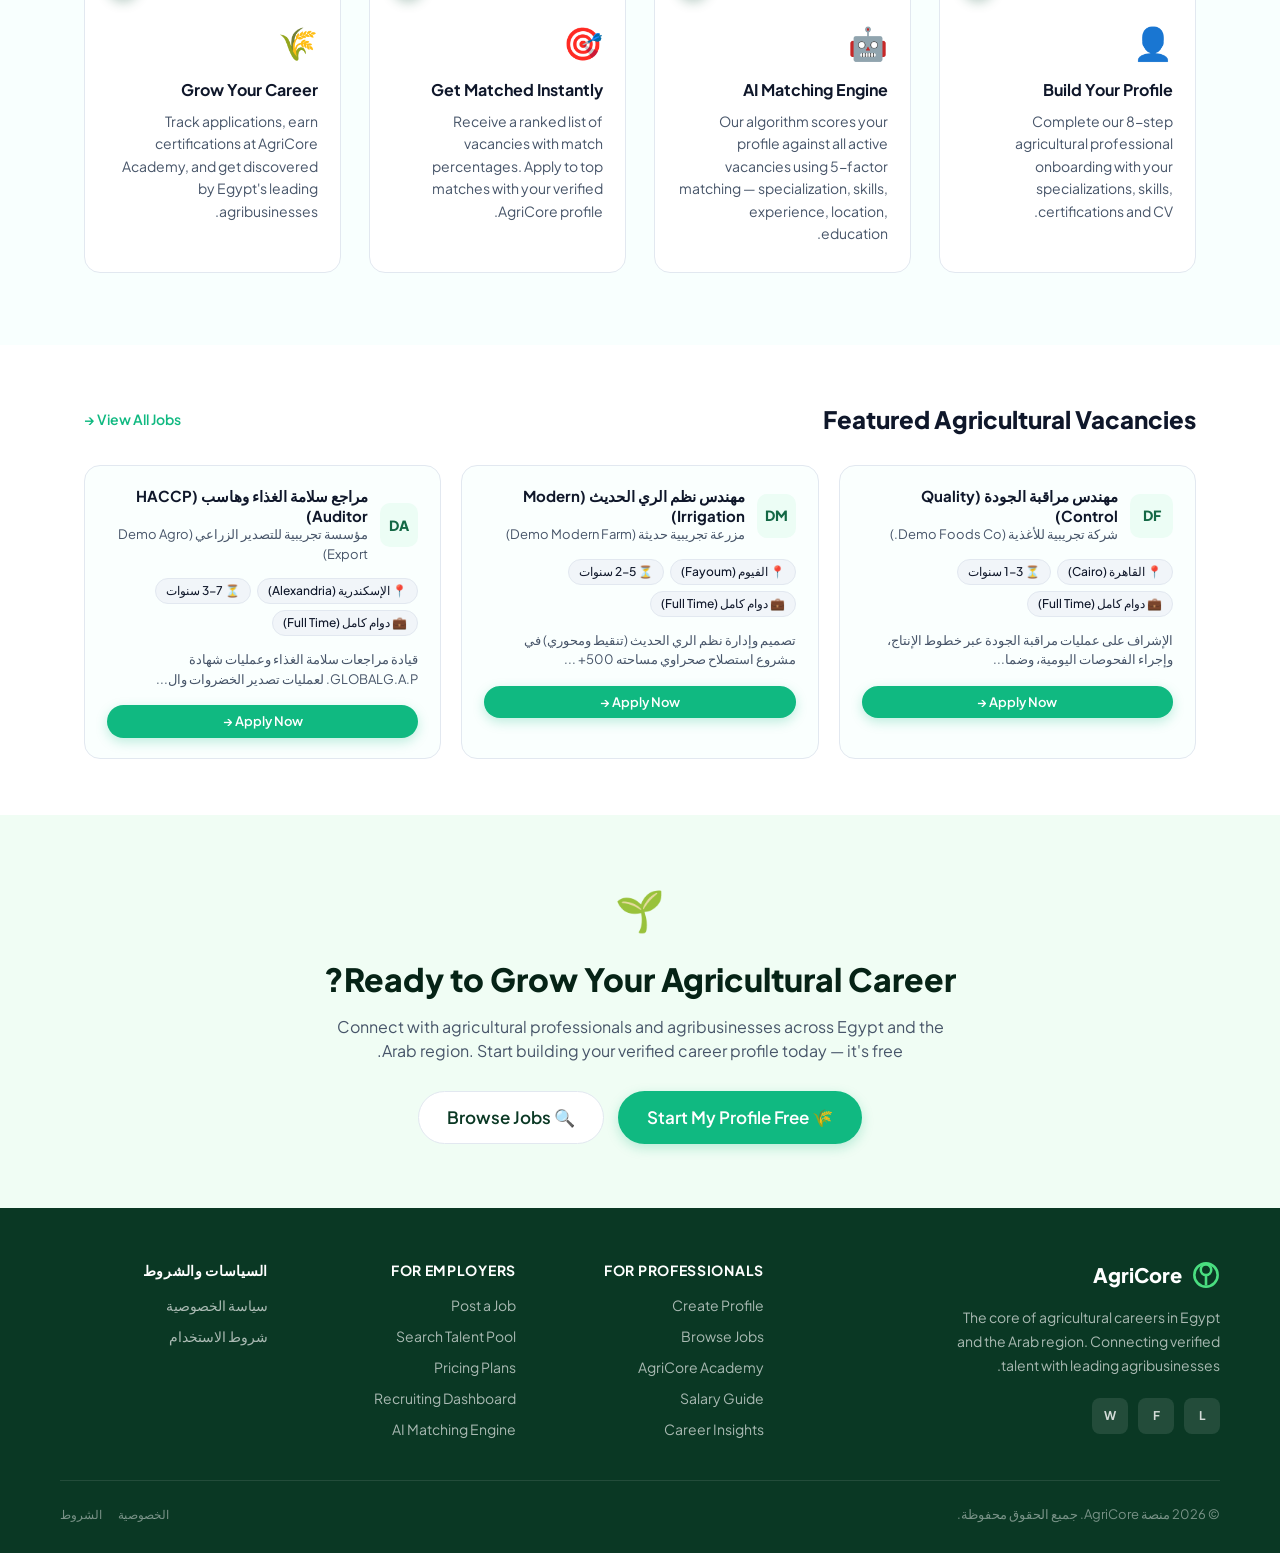
==== commit 36363975: "chore: migrate github pages urls to netlify domain" ====
--- a/index.html
+++ b/index.html
@@ -12,7 +12,7 @@
   <meta property="og:title" content="AgriCore - المنصة المركزية للوظائف الزراعية في مصر والعالم العربي">
   <meta property="og:description" content="ربط المهندسين الزراعيين، الاستشاريين، الباحثين، مسؤولي سلامة الغذاء، والشركات الزراعية في مصر والوطن العربي بأحدث محركات المطابقة.">
   <meta property="og:type" content="website">
-  <meta property="og:url" content="https://alaaemad1169-art.github.io/website/">
+  <meta property="og:url" content="https://agricore-site.netlify.app/">
 
   <!-- Modern Typography -->
   <link rel="preconnect" href="https://fonts.googleapis.com">
@@ -254,7 +254,10 @@
                 placeholder="name@company.com">
             </div>
             <div>
-              <label style="font-size:0.8125rem; font-weight:700; display:block; margin-bottom:4px;">كلمة المرور</label>
+              <div style="display:flex; justify-content:space-between; align-items:center; margin-bottom:4px;">
+                <label style="font-size:0.8125rem; font-weight:700;">كلمة المرور</label>
+                <a href="#" onclick="event.preventDefault(); window.agriApp?.handleForgotPassword();" style="font-size:0.75rem; color:var(--color-brand-600); text-decoration:none; font-weight:600;">نسيت كلمة المرور؟</a>
+              </div>
               <input type="password" id="loginPassword" required
                 style="width:100%; padding:10px; border:1px solid var(--color-border); border-radius:var(--radius-md);"
                 placeholder="••••••••">
